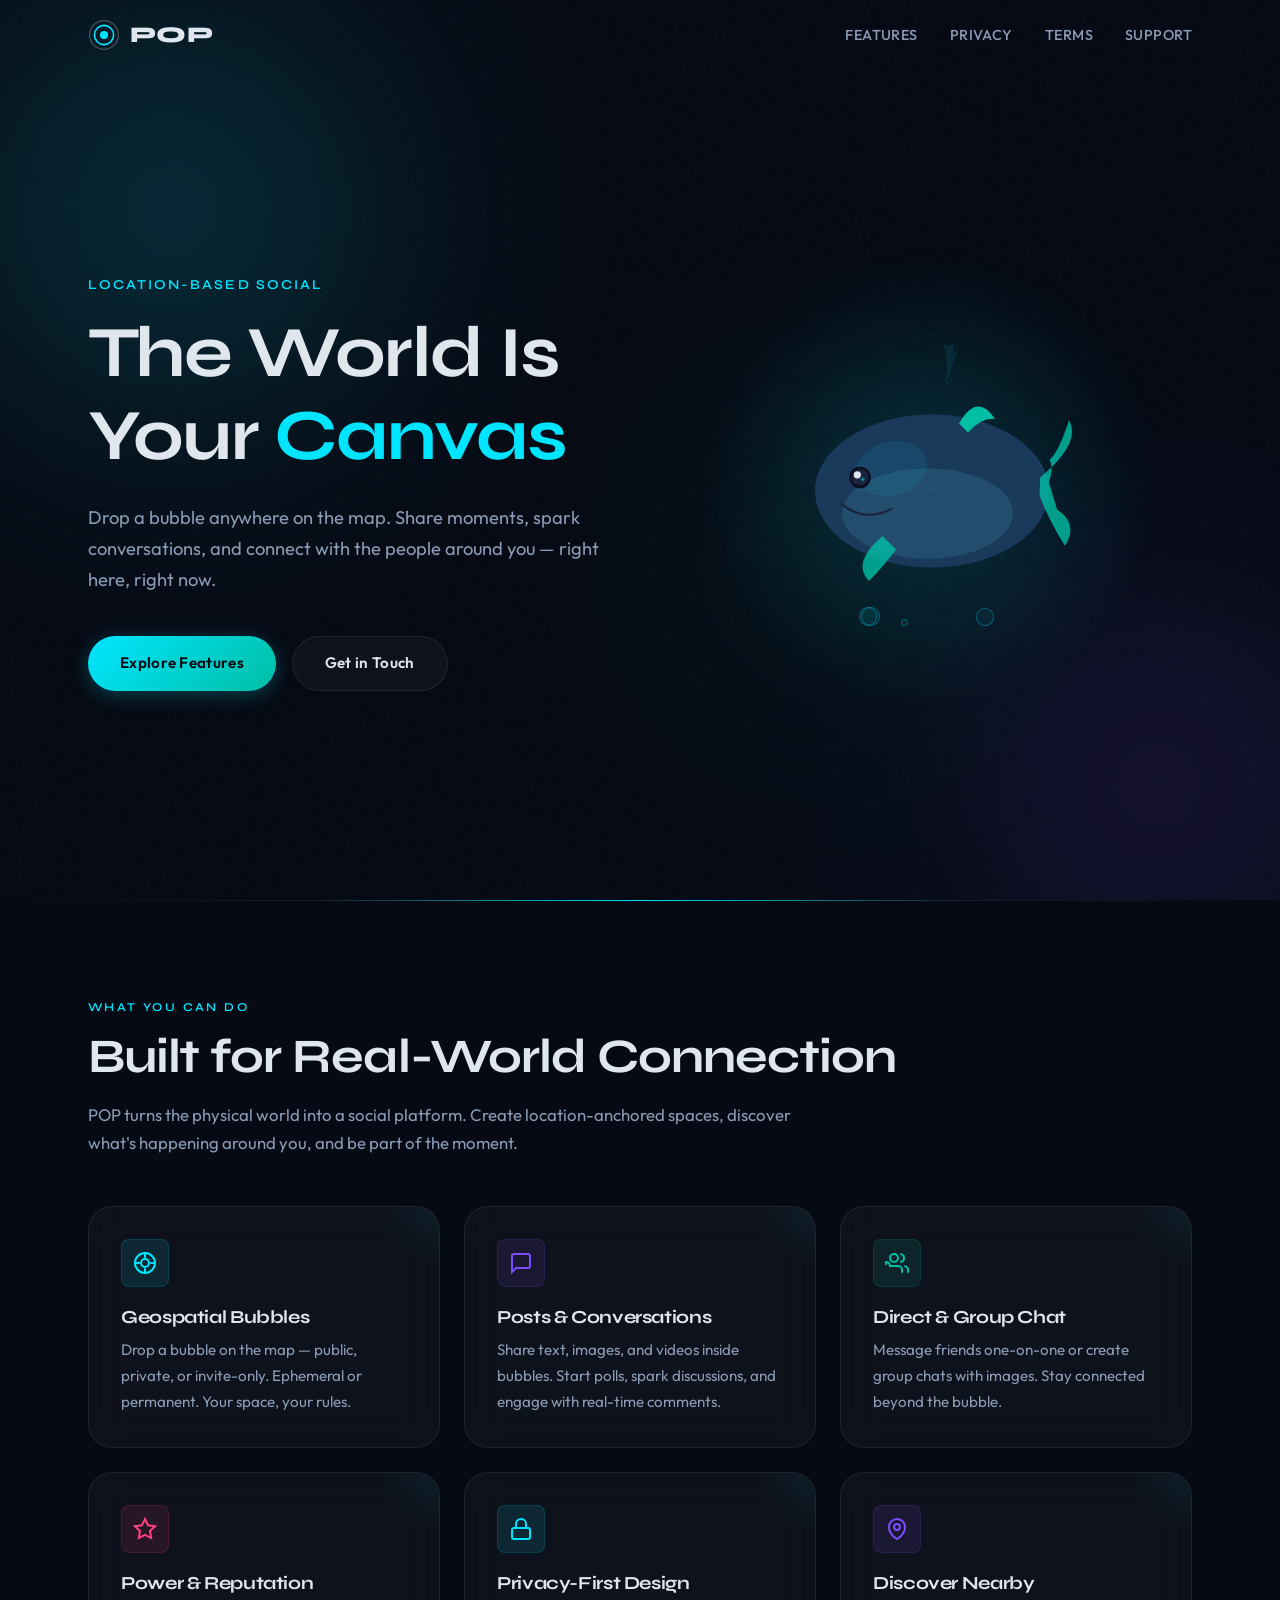
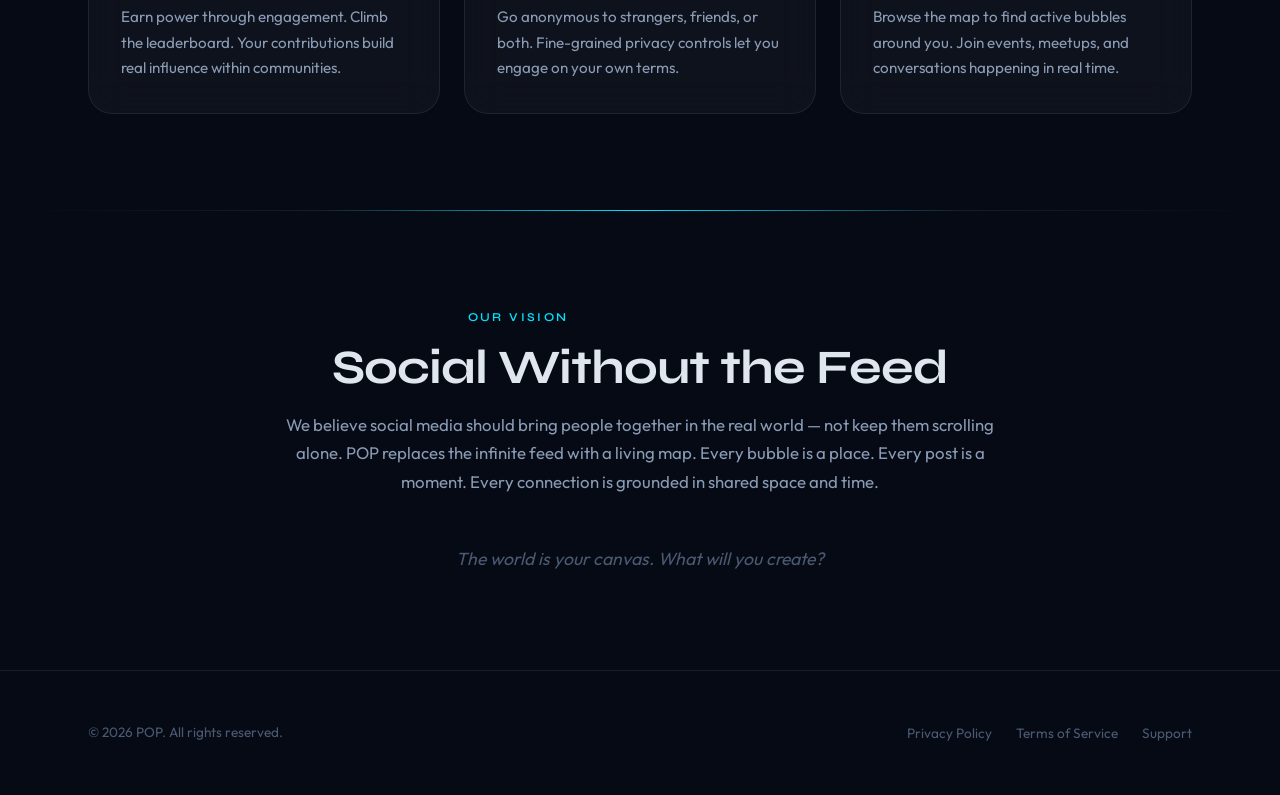
==== index.html @ d0a9df32 "Initial commit: POP static website Landing page with futuristic glassmorphism design, animated whale" ====
<!DOCTYPE html>
<html lang="en">
<head>
  <meta charset="UTF-8">
  <meta name="viewport" content="width=device-width, initial-scale=1.0">
  <title>POP &mdash; The World Is Your Canvas</title>
  <meta name="description" content="POP is a location-based social app where you create ephemeral bubbles, share moments, and connect with people nearby. The world is your canvas.">
  <link rel="stylesheet" href="css/style.css">
  <link rel="icon" href="data:image/svg+xml,<svg xmlns='http://www.w3.org/2000/svg' viewBox='0 0 100 100'><text y='.9em' font-size='90'>🐋</text></svg>">
</head>
<body>

<!-- Animated background -->
<div class="bg-canvas">
  <div class="orb orb--1"></div>
  <div class="orb orb--2"></div>
  <div class="orb orb--3"></div>
</div>

<div class="page-wrapper">

  <!-- Navigation -->
  <nav class="nav">
    <div class="nav__inner">
      <a href="index.html" class="nav__logo">
        <svg viewBox="0 0 40 40" fill="none" xmlns="http://www.w3.org/2000/svg">
          <circle cx="20" cy="20" r="18" stroke="currentColor" stroke-width="1.5" opacity="0.3"/>
          <circle cx="20" cy="20" r="12" stroke="url(#navGrad)" stroke-width="2"/>
          <circle cx="20" cy="20" r="5" fill="url(#navGrad)"/>
          <defs><linearGradient id="navGrad" x1="8" y1="8" x2="32" y2="32"><stop stop-color="#00e5ff"/><stop offset="1" stop-color="#7c4dff"/></linearGradient></defs>
        </svg>
        POP
      </a>
      <button class="nav__toggle" aria-label="Menu">&#9776;</button>
      <ul class="nav__links">
        <li><a href="#features">Features</a></li>
        <li><a href="privacy.html">Privacy</a></li>
        <li><a href="terms.html">Terms</a></li>
        <li><a href="support.html">Support</a></li>
      </ul>
    </div>
  </nav>

  <!-- Hero -->
  <section class="hero">
    <div class="container">
      <div class="hero__content">
        <div>
          <p class="hero__tagline">Location-Based Social</p>
          <h1 class="hero__title">The World Is<br>Your <span class="accent">Canvas</span></h1>
          <p class="hero__desc">
            Drop a bubble anywhere on the map. Share moments, spark conversations, and connect with the people around you &mdash; right here, right now.
          </p>
          <div class="hero__actions">
            <a href="#features" class="btn btn--primary">Explore Features</a>
            <a href="support.html" class="btn btn--glass">Get in Touch</a>
          </div>
        </div>
        <div class="hero__visual">
          <div class="whale-container">
            <div class="whale-glow"></div>
            <!-- Whale mascot SVG -->
            <svg class="whale-svg" viewBox="0 0 400 400" fill="none" xmlns="http://www.w3.org/2000/svg">
              <!-- Water splash/spout -->
              <path d="M215 95 Q220 60 210 40 Q215 55 225 45 Q220 65 230 50 Q222 70 215 95Z" fill="url(#spoutGrad)" opacity="0.7">
                <animate attributeName="opacity" values="0.4;0.8;0.4" dur="3s" repeatCount="indefinite"/>
              </path>

              <!-- Main body -->
              <ellipse cx="200" cy="210" rx="130" ry="85" fill="url(#bodyGrad)"/>

              <!-- Belly -->
              <ellipse cx="195" cy="235" rx="95" ry="50" fill="url(#bellyGrad)" opacity="0.6"/>

              <!-- Head highlight -->
              <ellipse cx="155" cy="185" rx="40" ry="30" fill="rgba(0,229,255,0.08)" transform="rotate(-15 155 185)"/>

              <!-- Eye -->
              <circle cx="120" cy="195" r="12" fill="#0b1022"/>
              <circle cx="120" cy="195" r="9" fill="#1a2540"/>
              <circle cx="117" cy="192" r="4" fill="#e0e6ed"/>
              <circle cx="123" cy="197" r="2" fill="rgba(0,229,255,0.5)"/>

              <!-- Smile -->
              <path d="M100 225 Q125 245 155 230" stroke="#1a2540" stroke-width="2.5" fill="none" stroke-linecap="round"/>

              <!-- Dorsal fin -->
              <path d="M230 135 Q250 100 270 130 Q255 128 240 145Z" fill="url(#finGrad)"/>

              <!-- Pectoral fin -->
              <path d="M145 260 Q110 290 130 310 Q145 295 160 275Z" fill="url(#finGrad)" opacity="0.8"/>

              <!-- Tail -->
              <path d="M320 195 Q365 155 350 130 Q340 165 330 175 Q335 185 330 200 Q335 215 340 230 Q365 245 350 270 Q330 240 320 215Z" fill="url(#tailGrad)">
                <animateTransform attributeName="transform" type="rotate" values="-3,320,200;3,320,200;-3,320,200" dur="4s" repeatCount="indefinite"/>
              </path>

              <!-- Texture lines on body -->
              <path d="M110 210 Q170 200 230 215" stroke="rgba(0,229,255,0.06)" stroke-width="1" fill="none"/>
              <path d="M120 230 Q175 220 235 235" stroke="rgba(0,229,255,0.04)" stroke-width="1" fill="none"/>

              <!-- Bubbles from blowhole -->
              <circle cx="218" cy="120" r="4" fill="none" stroke="rgba(0,229,255,0.3)" stroke-width="1">
                <animate attributeName="cy" values="120;90;70" dur="4s" repeatCount="indefinite"/>
                <animate attributeName="opacity" values="0.5;0.3;0" dur="4s" repeatCount="indefinite"/>
              </circle>
              <circle cx="208" cy="110" r="3" fill="none" stroke="rgba(0,229,255,0.25)" stroke-width="1">
                <animate attributeName="cy" values="110;80;55" dur="5s" repeatCount="indefinite"/>
                <animate attributeName="opacity" values="0.4;0.2;0" dur="5s" repeatCount="indefinite"/>
              </circle>

              <defs>
                <linearGradient id="bodyGrad" x1="70" y1="140" x2="330" y2="280">
                  <stop stop-color="#1a3a5c"/>
                  <stop offset="0.5" stop-color="#1e4d6e"/>
                  <stop offset="1" stop-color="#163550"/>
                </linearGradient>
                <linearGradient id="bellyGrad" x1="100" y1="220" x2="290" y2="280">
                  <stop stop-color="#2a5a78"/>
                  <stop offset="1" stop-color="#1a3a5c"/>
                </linearGradient>
                <linearGradient id="finGrad" x1="230" y1="100" x2="270" y2="145">
                  <stop stop-color="#00bfa5"/>
                  <stop offset="1" stop-color="#1a3a5c"/>
                </linearGradient>
                <linearGradient id="tailGrad" x1="320" y1="130" x2="360" y2="270">
                  <stop stop-color="#00bfa5" stop-opacity="0.8"/>
                  <stop offset="0.5" stop-color="#1e4d6e"/>
                  <stop offset="1" stop-color="#00bfa5" stop-opacity="0.8"/>
                </linearGradient>
                <linearGradient id="spoutGrad" x1="210" y1="95" x2="225" y2="40">
                  <stop stop-color="#00e5ff" stop-opacity="0.4"/>
                  <stop offset="1" stop-color="#00e5ff" stop-opacity="0"/>
                </linearGradient>
              </defs>
            </svg>
          </div>
        </div>
      </div>
    </div>
  </section>

  <div class="section-divider"></div>

  <!-- Features -->
  <section id="features" class="section">
    <div class="container">
      <div class="reveal">
        <p class="section__label">What You Can Do</p>
        <h2 class="section__title">Built for Real-World Connection</h2>
        <p class="section__desc">POP turns the physical world into a social platform. Create location-anchored spaces, discover what's happening around you, and be part of the moment.</p>
      </div>

      <div class="features-grid">
        <div class="feature-card glass reveal">
          <div class="feature-card__icon">
            <svg width="24" height="24" viewBox="0 0 24 24" fill="none" stroke="#00e5ff" stroke-width="2" stroke-linecap="round"><circle cx="12" cy="12" r="10"/><circle cx="12" cy="12" r="4"/><line x1="12" y1="2" x2="12" y2="6"/><line x1="12" y1="18" x2="12" y2="22"/><line x1="2" y1="12" x2="6" y2="12"/><line x1="18" y1="12" x2="22" y2="12"/></svg>
          </div>
          <h3>Geospatial Bubbles</h3>
          <p>Drop a bubble on the map &mdash; public, private, or invite-only. Ephemeral or permanent. Your space, your rules.</p>
        </div>

        <div class="feature-card glass reveal">
          <div class="feature-card__icon feature-card__icon--violet">
            <svg width="24" height="24" viewBox="0 0 24 24" fill="none" stroke="#7c4dff" stroke-width="2" stroke-linecap="round"><path d="M21 15a2 2 0 01-2 2H7l-4 4V5a2 2 0 012-2h14a2 2 0 012 2z"/></svg>
          </div>
          <h3>Posts &amp; Conversations</h3>
          <p>Share text, images, and videos inside bubbles. Start polls, spark discussions, and engage with real-time comments.</p>
        </div>

        <div class="feature-card glass reveal">
          <div class="feature-card__icon feature-card__icon--teal">
            <svg width="24" height="24" viewBox="0 0 24 24" fill="none" stroke="#00bfa5" stroke-width="2" stroke-linecap="round"><path d="M17 21v-2a4 4 0 00-4-4H5a4 4 0 00-4-4v2"/><circle cx="9" cy="7" r="4"/><path d="M23 21v-2a4 4 0 00-3-3.87"/><path d="M16 3.13a4 4 0 010 7.75"/></svg>
          </div>
          <h3>Direct &amp; Group Chat</h3>
          <p>Message friends one-on-one or create group chats with images. Stay connected beyond the bubble.</p>
        </div>

        <div class="feature-card glass reveal">
          <div class="feature-card__icon feature-card__icon--pink">
            <svg width="24" height="24" viewBox="0 0 24 24" fill="none" stroke="#ff4081" stroke-width="2" stroke-linecap="round"><polygon points="12 2 15.09 8.26 22 9.27 17 14.14 18.18 21.02 12 17.77 5.82 21.02 7 14.14 2 9.27 8.91 8.26 12 2"/></svg>
          </div>
          <h3>Power &amp; Reputation</h3>
          <p>Earn power through engagement. Climb the leaderboard. Your contributions build real influence within communities.</p>
        </div>

        <div class="feature-card glass reveal">
          <div class="feature-card__icon">
            <svg width="24" height="24" viewBox="0 0 24 24" fill="none" stroke="#00e5ff" stroke-width="2" stroke-linecap="round"><rect x="3" y="11" width="18" height="11" rx="2" ry="2"/><path d="M7 11V7a5 5 0 0110 0v4"/></svg>
          </div>
          <h3>Privacy-First Design</h3>
          <p>Go anonymous to strangers, friends, or both. Fine-grained privacy controls let you engage on your own terms.</p>
        </div>

        <div class="feature-card glass reveal">
          <div class="feature-card__icon feature-card__icon--violet">
            <svg width="24" height="24" viewBox="0 0 24 24" fill="none" stroke="#7c4dff" stroke-width="2" stroke-linecap="round"><path d="M12 22s-8-4.5-8-11.8A8 8 0 0112 2a8 8 0 018 8.2c0 7.3-8 11.8-8 11.8z"/><circle cx="12" cy="10" r="3"/></svg>
          </div>
          <h3>Discover Nearby</h3>
          <p>Browse the map to find active bubbles around you. Join events, meetups, and conversations happening in real time.</p>
        </div>
      </div>
    </div>
  </section>

  <div class="section-divider"></div>

  <!-- About / Mission -->
  <section class="section">
    <div class="container container--narrow">
      <div class="reveal" style="text-align: center;">
        <p class="section__label">Our Vision</p>
        <h2 class="section__title">Social Without the Feed</h2>
        <p class="section__desc" style="margin-left: auto; margin-right: auto;">
          We believe social media should bring people together in the real world &mdash; not keep them scrolling alone. POP replaces the infinite feed with a living map. Every bubble is a place. Every post is a moment. Every connection is grounded in shared space and time.
        </p>
        <p style="color: var(--text-muted); font-style: italic; font-size: 1.1rem; margin-top: 1rem;">
          The world is your canvas. What will you create?
        </p>
      </div>
    </div>
  </section>

  <!-- Footer -->
  <footer class="footer">
    <div class="container">
      <div class="footer__inner">
        <p class="footer__copy">&copy; 2026 POP. All rights reserved.</p>
        <ul class="footer__links">
          <li><a href="privacy.html">Privacy Policy</a></li>
          <li><a href="terms.html">Terms of Service</a></li>
          <li><a href="support.html">Support</a></li>
        </ul>
      </div>
    </div>
  </footer>

</div>

<script src="js/main.js"></script>
</body>
</html>
---- css/style.css ----
/* ============================================
   POP — Cyber-Oceanic Futurism
   Dark glassmorphism with bioluminescent accents
   ============================================ */

@import url('https://fonts.googleapis.com/css2?family=Syne:wght@400;500;600;700;800&family=Outfit:wght@300;400;500;600&display=swap');

/* --- Tokens --- */
:root {
  --bg-deep: #060a14;
  --bg-surface: #0b1022;
  --glass-bg: rgba(255, 255, 255, 0.035);
  --glass-border: rgba(255, 255, 255, 0.08);
  --glass-hover: rgba(255, 255, 255, 0.07);
  --accent-cyan: #00e5ff;
  --accent-teal: #00bfa5;
  --accent-violet: #7c4dff;
  --accent-pink: #ff4081;
  --text-primary: #e0e6ed;
  --text-secondary: #8a9bb5;
  --text-muted: #4a5a72;
  --font-display: 'Syne', sans-serif;
  --font-body: 'Outfit', sans-serif;
  --radius-sm: 8px;
  --radius-md: 16px;
  --radius-lg: 24px;
  --radius-xl: 32px;
  --blur: 20px;
  --transition: 0.3s cubic-bezier(0.25, 0.46, 0.45, 0.94);
}

/* --- Reset --- */
*, *::before, *::after { box-sizing: border-box; margin: 0; padding: 0; }

html {
  scroll-behavior: smooth;
  -webkit-font-smoothing: antialiased;
  -moz-osx-font-smoothing: grayscale;
}

body {
  font-family: var(--font-body);
  font-weight: 400;
  color: var(--text-primary);
  background: var(--bg-deep);
  line-height: 1.7;
  overflow-x: hidden;
  min-height: 100vh;
}

/* --- Animated Background --- */
.bg-canvas {
  position: fixed;
  inset: 0;
  z-index: 0;
  pointer-events: none;
  overflow: hidden;
}

.bg-canvas .orb {
  position: absolute;
  border-radius: 50%;
  filter: blur(120px);
  opacity: 0.25;
  animation: orbFloat 20s ease-in-out infinite alternate;
}

.bg-canvas .orb--1 {
  width: 600px; height: 600px;
  background: radial-gradient(circle, var(--accent-cyan), transparent 70%);
  top: -10%; left: -10%;
  animation-duration: 25s;
}

.bg-canvas .orb--2 {
  width: 500px; height: 500px;
  background: radial-gradient(circle, var(--accent-violet), transparent 70%);
  bottom: -15%; right: -10%;
  animation-duration: 30s;
  animation-delay: -5s;
}

.bg-canvas .orb--3 {
  width: 400px; height: 400px;
  background: radial-gradient(circle, var(--accent-teal), transparent 70%);
  top: 40%; left: 50%;
  animation-duration: 22s;
  animation-delay: -10s;
  opacity: 0.15;
}

@keyframes orbFloat {
  0% { transform: translate(0, 0) scale(1); }
  33% { transform: translate(60px, -40px) scale(1.1); }
  66% { transform: translate(-30px, 50px) scale(0.95); }
  100% { transform: translate(40px, -20px) scale(1.05); }
}

/* Noise texture overlay */
.bg-canvas::after {
  content: '';
  position: absolute;
  inset: 0;
  background-image: url("data:image/svg+xml,%3Csvg viewBox='0 0 256 256' xmlns='http://www.w3.org/2000/svg'%3E%3Cfilter id='noise'%3E%3CfeTurbulence type='fractalNoise' baseFrequency='0.9' numOctaves='4' stitchTiles='stitch'/%3E%3C/filter%3E%3Crect width='100%25' height='100%25' filter='url(%23noise)' opacity='0.03'/%3E%3C/svg%3E");
  background-repeat: repeat;
  opacity: 0.4;
}

/* --- Glass Panels --- */
.glass {
  background: var(--glass-bg);
  backdrop-filter: blur(var(--blur));
  -webkit-backdrop-filter: blur(var(--blur));
  border: 1px solid var(--glass-border);
  border-radius: var(--radius-lg);
  transition: var(--transition);
}

.glass:hover {
  background: var(--glass-hover);
  border-color: rgba(255, 255, 255, 0.12);
}

/* --- Typography --- */
h1, h2, h3, h4, h5 {
  font-family: var(--font-display);
  font-weight: 700;
  line-height: 1.15;
  letter-spacing: -0.02em;
}

h1 { font-size: clamp(2.5rem, 6vw, 4.5rem); }
h2 { font-size: clamp(1.8rem, 4vw, 3rem); }
h3 { font-size: clamp(1.2rem, 2.5vw, 1.6rem); }
h4 { font-size: 1.1rem; font-weight: 600; }

p { color: var(--text-secondary); max-width: 65ch; }

a {
  color: var(--accent-cyan);
  text-decoration: none;
  transition: var(--transition);
}

a:hover { color: #66f0ff; text-decoration: underline; }

/* --- Layout --- */
.page-wrapper {
  position: relative;
  z-index: 1;
  min-height: 100vh;
  display: flex;
  flex-direction: column;
}

.container {
  width: 100%;
  max-width: 1200px;
  margin: 0 auto;
  padding: 0 clamp(1.25rem, 4vw, 3rem);
}

.container--narrow { max-width: 860px; }

/* --- Navigation --- */
.nav {
  position: fixed;
  top: 0;
  left: 0;
  right: 0;
  z-index: 100;
  padding: 1rem 0;
  transition: var(--transition);
}

.nav.scrolled {
  background: rgba(6, 10, 20, 0.85);
  backdrop-filter: blur(16px);
  -webkit-backdrop-filter: blur(16px);
  border-bottom: 1px solid var(--glass-border);
}

.nav__inner {
  display: flex;
  align-items: center;
  justify-content: space-between;
  max-width: 1200px;
  margin: 0 auto;
  padding: 0 clamp(1.25rem, 4vw, 3rem);
}

.nav__logo {
  display: flex;
  align-items: center;
  gap: 0.6rem;
  font-family: var(--font-display);
  font-weight: 800;
  font-size: 1.4rem;
  color: var(--text-primary);
  text-decoration: none;
  letter-spacing: 0.04em;
}

.nav__logo:hover { color: var(--accent-cyan); text-decoration: none; }

.nav__logo svg {
  width: 32px;
  height: 32px;
}

.nav__links {
  display: flex;
  gap: 2rem;
  list-style: none;
}

.nav__links a {
  color: var(--text-secondary);
  font-size: 0.9rem;
  font-weight: 500;
  letter-spacing: 0.03em;
  text-transform: uppercase;
  position: relative;
}

.nav__links a::after {
  content: '';
  position: absolute;
  bottom: -4px;
  left: 0;
  width: 0;
  height: 2px;
  background: var(--accent-cyan);
  transition: width 0.3s ease;
}

.nav__links a:hover {
  color: var(--text-primary);
  text-decoration: none;
}

.nav__links a:hover::after { width: 100%; }

/* Mobile hamburger */
.nav__toggle {
  display: none;
  background: none;
  border: none;
  color: var(--text-primary);
  font-size: 1.5rem;
  cursor: pointer;
  padding: 0.25rem;
}

/* --- Hero --- */
.hero {
  min-height: 100vh;
  display: flex;
  align-items: center;
  padding: 8rem 0 4rem;
  position: relative;
}

.hero__content {
  display: grid;
  grid-template-columns: 1fr 1fr;
  gap: 4rem;
  align-items: center;
}

.hero__tagline {
  font-family: var(--font-display);
  font-size: 0.85rem;
  font-weight: 600;
  text-transform: uppercase;
  letter-spacing: 0.15em;
  color: var(--accent-cyan);
  margin-bottom: 1rem;
  opacity: 0;
  animation: fadeUp 0.8s ease forwards;
}

.hero__title {
  margin-bottom: 1.5rem;
  opacity: 0;
  animation: fadeUp 0.8s ease 0.15s forwards;
}

.hero__title .accent { color: var(--accent-cyan); }

.hero__desc {
  font-size: 1.15rem;
  margin-bottom: 2.5rem;
  opacity: 0;
  animation: fadeUp 0.8s ease 0.3s forwards;
}

.hero__actions {
  display: flex;
  gap: 1rem;
  flex-wrap: wrap;
  opacity: 0;
  animation: fadeUp 0.8s ease 0.45s forwards;
}

.hero__visual {
  display: flex;
  justify-content: center;
  align-items: center;
  opacity: 0;
  animation: fadeUp 1s ease 0.4s forwards;
}

/* Whale mascot container */
.whale-container {
  position: relative;
  width: 360px;
  height: 360px;
}

.whale-glow {
  position: absolute;
  inset: -20%;
  border-radius: 50%;
  background: radial-gradient(circle, rgba(0, 229, 255, 0.15), transparent 65%);
  animation: pulseGlow 4s ease-in-out infinite;
}

@keyframes pulseGlow {
  0%, 100% { transform: scale(1); opacity: 0.6; }
  50% { transform: scale(1.08); opacity: 1; }
}

.whale-svg {
  position: relative;
  z-index: 1;
  width: 100%;
  height: 100%;
  animation: whaleFloat 6s ease-in-out infinite;
}

@keyframes whaleFloat {
  0%, 100% { transform: translateY(0) rotate(0deg); }
  25% { transform: translateY(-12px) rotate(1deg); }
  75% { transform: translateY(8px) rotate(-1deg); }
}

/* Floating bubbles around whale */
.bubble-particle {
  position: absolute;
  border-radius: 50%;
  border: 1px solid rgba(0, 229, 255, 0.3);
  background: rgba(0, 229, 255, 0.05);
  animation: bubbleRise linear infinite;
}

@keyframes bubbleRise {
  0% { transform: translateY(0) scale(1); opacity: 0.6; }
  50% { opacity: 1; }
  100% { transform: translateY(-200px) scale(0.3); opacity: 0; }
}

/* --- Buttons --- */
.btn {
  display: inline-flex;
  align-items: center;
  gap: 0.5rem;
  padding: 0.85rem 2rem;
  border-radius: var(--radius-xl);
  font-family: var(--font-body);
  font-weight: 600;
  font-size: 0.95rem;
  letter-spacing: 0.02em;
  cursor: pointer;
  border: none;
  transition: var(--transition);
  text-decoration: none;
}

.btn:hover { text-decoration: none; }

.btn--primary {
  background: linear-gradient(135deg, var(--accent-cyan), var(--accent-teal));
  color: var(--bg-deep);
  box-shadow: 0 4px 20px rgba(0, 229, 255, 0.25);
}

.btn--primary:hover {
  transform: translateY(-2px);
  box-shadow: 0 8px 30px rgba(0, 229, 255, 0.4);
  color: var(--bg-deep);
}

.btn--glass {
  background: var(--glass-bg);
  backdrop-filter: blur(12px);
  -webkit-backdrop-filter: blur(12px);
  border: 1px solid var(--glass-border);
  color: var(--text-primary);
}

.btn--glass:hover {
  background: var(--glass-hover);
  border-color: var(--accent-cyan);
  color: var(--accent-cyan);
  transform: translateY(-2px);
}

/* --- Sections --- */
.section {
  padding: 6rem 0;
  position: relative;
}

.section__label {
  font-family: var(--font-display);
  font-size: 0.75rem;
  font-weight: 600;
  text-transform: uppercase;
  letter-spacing: 0.2em;
  color: var(--accent-cyan);
  margin-bottom: 0.75rem;
}

.section__title { margin-bottom: 1rem; }
.section__desc { margin-bottom: 3rem; font-size: 1.05rem; }

/* --- Feature Grid --- */
.features-grid {
  display: grid;
  grid-template-columns: repeat(auto-fit, minmax(300px, 1fr));
  gap: 1.5rem;
}

.feature-card {
  padding: 2rem;
  position: relative;
  overflow: hidden;
}

.feature-card__icon {
  width: 48px;
  height: 48px;
  border-radius: var(--radius-sm);
  display: flex;
  align-items: center;
  justify-content: center;
  font-size: 1.5rem;
  margin-bottom: 1.25rem;
  background: rgba(0, 229, 255, 0.1);
  border: 1px solid rgba(0, 229, 255, 0.15);
}

.feature-card__icon--violet {
  background: rgba(124, 77, 255, 0.1);
  border-color: rgba(124, 77, 255, 0.15);
}

.feature-card__icon--teal {
  background: rgba(0, 191, 165, 0.1);
  border-color: rgba(0, 191, 165, 0.15);
}

.feature-card__icon--pink {
  background: rgba(255, 64, 129, 0.1);
  border-color: rgba(255, 64, 129, 0.15);
}

.feature-card h3 { margin-bottom: 0.6rem; font-size: 1.15rem; }
.feature-card p { font-size: 0.95rem; }

/* Decorative corner accent on cards */
.feature-card::before {
  content: '';
  position: absolute;
  top: 0; right: 0;
  width: 60px; height: 60px;
  background: radial-gradient(circle at top right, rgba(0, 229, 255, 0.06), transparent 70%);
  border-radius: 0 var(--radius-lg) 0 0;
}

/* --- Legal Pages --- */
.legal-hero {
  padding: 10rem 0 3rem;
  text-align: center;
}

.legal-hero h1 {
  font-size: clamp(2rem, 5vw, 3.2rem);
  margin-bottom: 0.75rem;
}

.legal-hero .effective-date {
  color: var(--text-muted);
  font-size: 0.9rem;
}

.legal-content {
  padding: 2rem 0 6rem;
}

.legal-content .glass {
  padding: clamp(2rem, 5vw, 3.5rem);
}

.legal-content h2 {
  font-size: 1.4rem;
  margin-top: 2.5rem;
  margin-bottom: 1rem;
  color: var(--accent-cyan);
}

.legal-content h2:first-child { margin-top: 0; }

.legal-content h3 {
  font-size: 1.1rem;
  margin-top: 1.8rem;
  margin-bottom: 0.6rem;
  color: var(--text-primary);
}

.legal-content p {
  margin-bottom: 1rem;
  font-size: 0.95rem;
  max-width: none;
}

.legal-content ul, .legal-content ol {
  margin: 0.75rem 0 1.25rem 1.5rem;
  color: var(--text-secondary);
}

.legal-content li {
  margin-bottom: 0.5rem;
  font-size: 0.95rem;
  line-height: 1.6;
}

.legal-content strong { color: var(--text-primary); }

.legal-content a { border-bottom: 1px solid rgba(0, 229, 255, 0.3); }
.legal-content a:hover { border-bottom-color: var(--accent-cyan); }

/* --- Support Page --- */
.support-grid {
  display: grid;
  grid-template-columns: repeat(auto-fit, minmax(280px, 1fr));
  gap: 1.5rem;
  margin-bottom: 3rem;
}

.support-card {
  padding: 2rem;
  text-align: center;
}

.support-card__icon {
  font-size: 2rem;
  margin-bottom: 1rem;
}

.support-card h3 { margin-bottom: 0.5rem; }

.faq-item {
  padding: 1.5rem 2rem;
  margin-bottom: 1rem;
  cursor: pointer;
}

.faq-item summary {
  font-family: var(--font-display);
  font-weight: 600;
  font-size: 1rem;
  color: var(--text-primary);
  list-style: none;
  display: flex;
  justify-content: space-between;
  align-items: center;
}

.faq-item summary::-webkit-details-marker { display: none; }

.faq-item summary::after {
  content: '+';
  font-size: 1.4rem;
  color: var(--accent-cyan);
  transition: transform 0.3s ease;
}

.faq-item[open] summary::after {
  transform: rotate(45deg);
}

.faq-item p {
  margin-top: 1rem;
  font-size: 0.95rem;
}

/* --- Footer --- */
.footer {
  padding: 3rem 0;
  border-top: 1px solid var(--glass-border);
  margin-top: auto;
}

.footer__inner {
  display: flex;
  justify-content: space-between;
  align-items: center;
  flex-wrap: wrap;
  gap: 1rem;
}

.footer__copy {
  color: var(--text-muted);
  font-size: 0.85rem;
}

.footer__links {
  display: flex;
  gap: 1.5rem;
  list-style: none;
}

.footer__links a {
  color: var(--text-muted);
  font-size: 0.85rem;
}

.footer__links a:hover { color: var(--accent-cyan); text-decoration: none; }

/* --- Animations --- */
@keyframes fadeUp {
  from { opacity: 0; transform: translateY(24px); }
  to { opacity: 1; transform: translateY(0); }
}

.reveal {
  opacity: 0;
  transform: translateY(30px);
  transition: opacity 0.7s ease, transform 0.7s ease;
}

.reveal.visible {
  opacity: 1;
  transform: translateY(0);
}

/* --- Divider --- */
.section-divider {
  width: 100%;
  height: 1px;
  background: linear-gradient(90deg, transparent, var(--glass-border), var(--accent-cyan), var(--glass-border), transparent);
  margin: 0;
}

/* --- Responsive --- */
@media (max-width: 900px) {
  .hero__content {
    grid-template-columns: 1fr;
    text-align: center;
  }

  .hero__desc { margin-left: auto; margin-right: auto; }

  .hero__actions { justify-content: center; }

  .hero__visual { order: -1; }

  .whale-container { width: 260px; height: 260px; }

  .nav__links { display: none; }

  .nav__toggle { display: block; }

  .nav__links.open {
    display: flex;
    flex-direction: column;
    position: absolute;
    top: 100%;
    left: 0; right: 0;
    background: rgba(6, 10, 20, 0.95);
    backdrop-filter: blur(16px);
    -webkit-backdrop-filter: blur(16px);
    padding: 1.5rem 2rem;
    gap: 1rem;
    border-bottom: 1px solid var(--glass-border);
  }
}

@media (max-width: 600px) {
  .section { padding: 4rem 0; }

  .features-grid { grid-template-columns: 1fr; }

  .footer__inner { flex-direction: column; text-align: center; }

  .hero { padding: 6rem 0 3rem; }
}
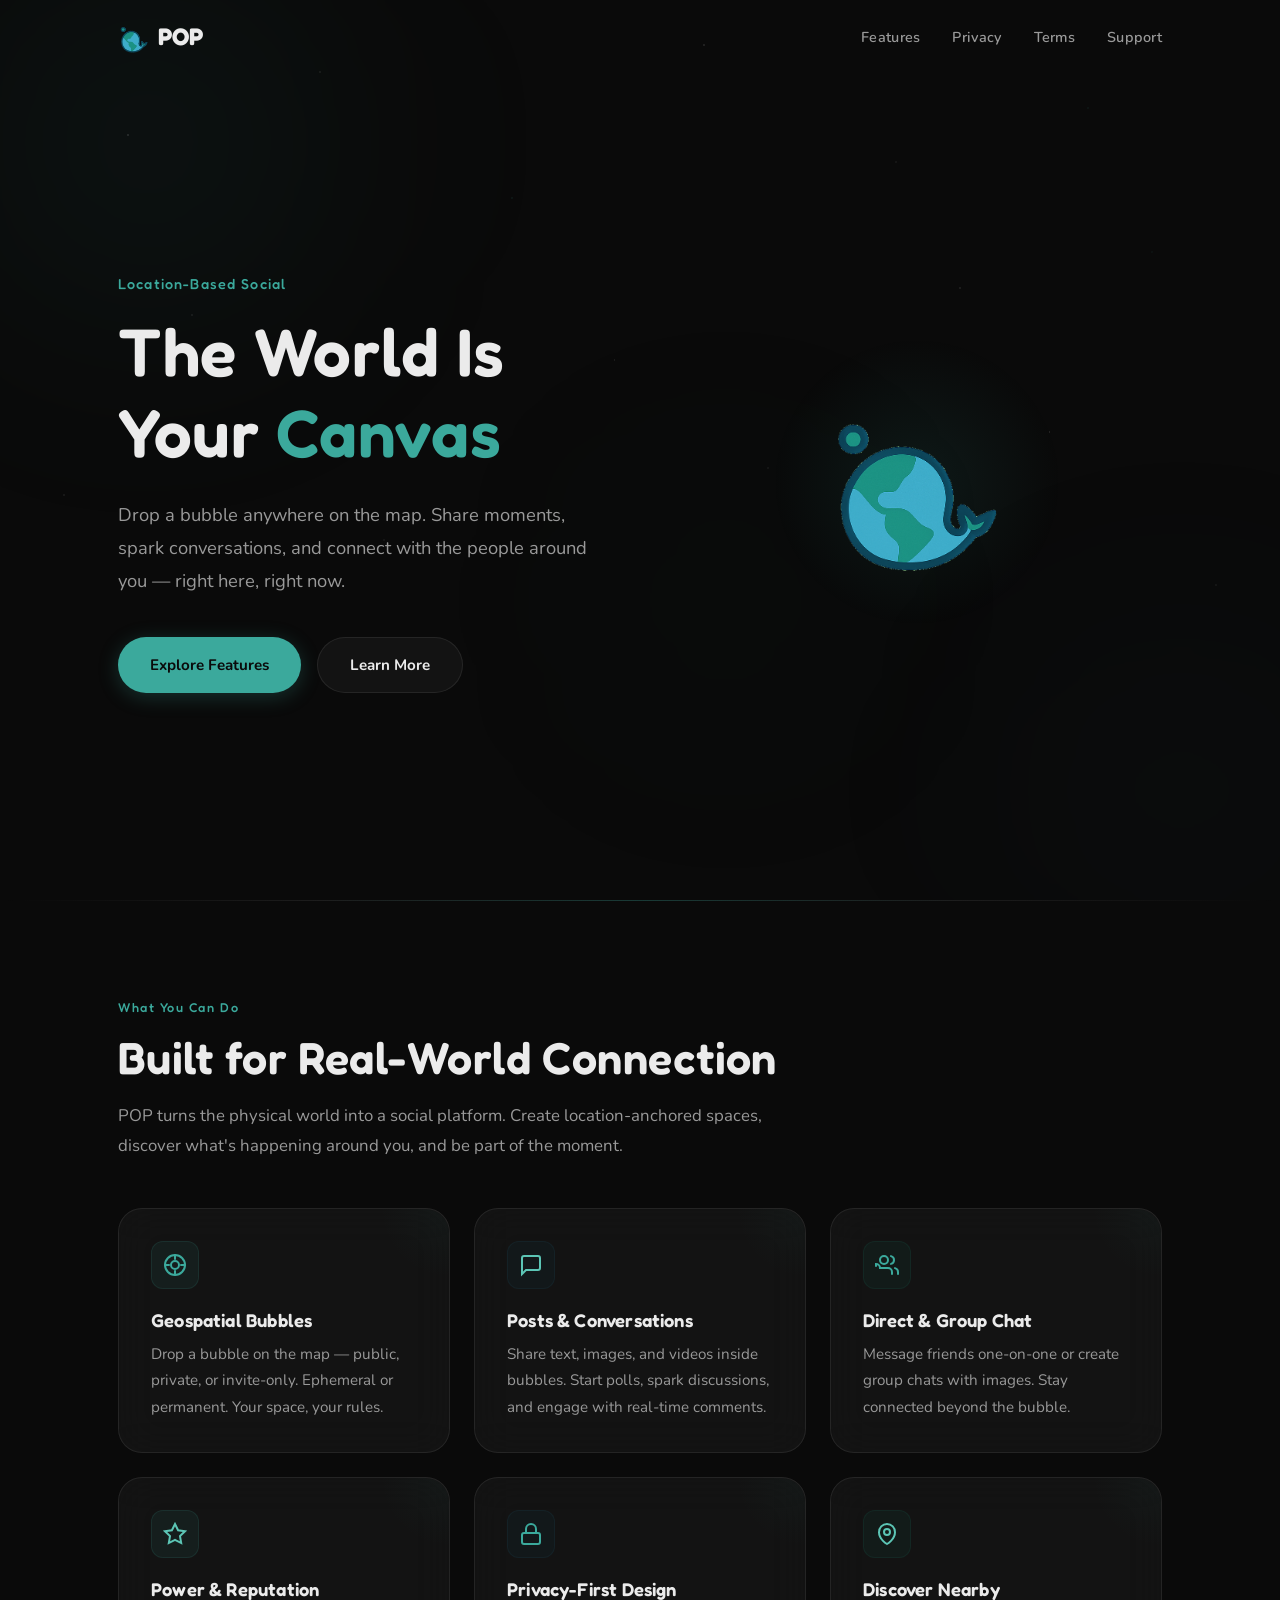
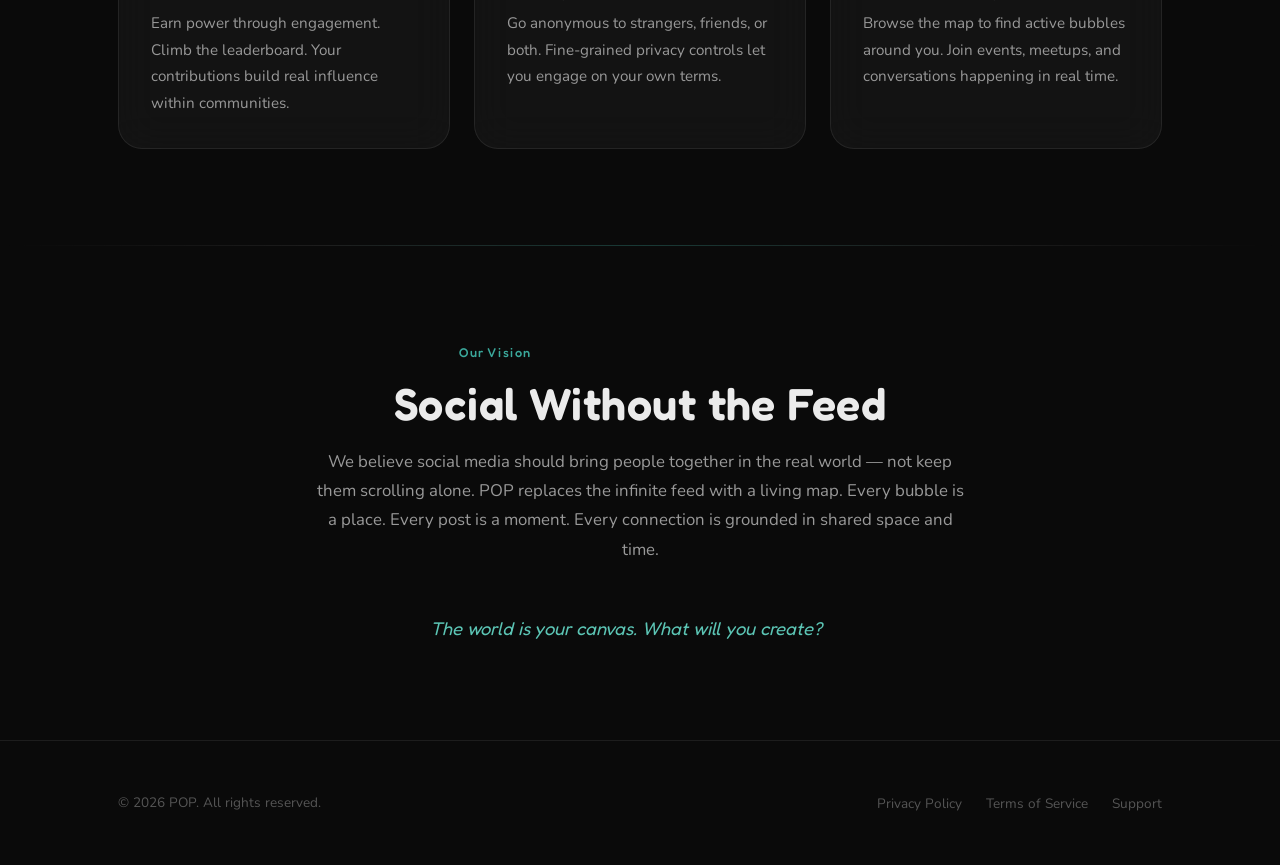
==== commit 98fe4dc7: "Redesign with real whale logo, black theme, teal accents, UX polish - Use actual whale_logo.png with" ====
--- a/index.html
+++ b/index.html
@@ -6,12 +6,13 @@
   <title>POP &mdash; The World Is Your Canvas</title>
   <meta name="description" content="POP is a location-based social app where you create ephemeral bubbles, share moments, and connect with people nearby. The world is your canvas.">
   <link rel="stylesheet" href="css/style.css">
-  <link rel="icon" href="data:image/svg+xml,<svg xmlns='http://www.w3.org/2000/svg' viewBox='0 0 100 100'><text y='.9em' font-size='90'>🐋</text></svg>">
+  <link rel="icon" href="assets/whale_logo.png">
 </head>
 <body>
 
 <!-- Animated background -->
 <div class="bg-canvas">
+  <div class="stars"></div>
   <div class="orb orb--1"></div>
   <div class="orb orb--2"></div>
   <div class="orb orb--3"></div>
@@ -23,12 +24,7 @@
   <nav class="nav">
     <div class="nav__inner">
       <a href="index.html" class="nav__logo">
-        <svg viewBox="0 0 40 40" fill="none" xmlns="http://www.w3.org/2000/svg">
-          <circle cx="20" cy="20" r="18" stroke="currentColor" stroke-width="1.5" opacity="0.3"/>
-          <circle cx="20" cy="20" r="12" stroke="url(#navGrad)" stroke-width="2"/>
-          <circle cx="20" cy="20" r="5" fill="url(#navGrad)"/>
-          <defs><linearGradient id="navGrad" x1="8" y1="8" x2="32" y2="32"><stop stop-color="#00e5ff"/><stop offset="1" stop-color="#7c4dff"/></linearGradient></defs>
-        </svg>
+        <img src="assets/whale_logo.png" alt="POP whale logo">
         POP
       </a>
       <button class="nav__toggle" aria-label="Menu">&#9776;</button>
@@ -53,87 +49,13 @@
           </p>
           <div class="hero__actions">
             <a href="#features" class="btn btn--primary">Explore Features</a>
-            <a href="support.html" class="btn btn--glass">Get in Touch</a>
+            <a href="support.html" class="btn btn--glass">Learn More</a>
           </div>
         </div>
         <div class="hero__visual">
           <div class="whale-container">
             <div class="whale-glow"></div>
-            <!-- Whale mascot SVG -->
-            <svg class="whale-svg" viewBox="0 0 400 400" fill="none" xmlns="http://www.w3.org/2000/svg">
-              <!-- Water splash/spout -->
-              <path d="M215 95 Q220 60 210 40 Q215 55 225 45 Q220 65 230 50 Q222 70 215 95Z" fill="url(#spoutGrad)" opacity="0.7">
-                <animate attributeName="opacity" values="0.4;0.8;0.4" dur="3s" repeatCount="indefinite"/>
-              </path>
-
-              <!-- Main body -->
-              <ellipse cx="200" cy="210" rx="130" ry="85" fill="url(#bodyGrad)"/>
-
-              <!-- Belly -->
-              <ellipse cx="195" cy="235" rx="95" ry="50" fill="url(#bellyGrad)" opacity="0.6"/>
-
-              <!-- Head highlight -->
-              <ellipse cx="155" cy="185" rx="40" ry="30" fill="rgba(0,229,255,0.08)" transform="rotate(-15 155 185)"/>
-
-              <!-- Eye -->
-              <circle cx="120" cy="195" r="12" fill="#0b1022"/>
-              <circle cx="120" cy="195" r="9" fill="#1a2540"/>
-              <circle cx="117" cy="192" r="4" fill="#e0e6ed"/>
-              <circle cx="123" cy="197" r="2" fill="rgba(0,229,255,0.5)"/>
-
-              <!-- Smile -->
-              <path d="M100 225 Q125 245 155 230" stroke="#1a2540" stroke-width="2.5" fill="none" stroke-linecap="round"/>
-
-              <!-- Dorsal fin -->
-              <path d="M230 135 Q250 100 270 130 Q255 128 240 145Z" fill="url(#finGrad)"/>
-
-              <!-- Pectoral fin -->
-              <path d="M145 260 Q110 290 130 310 Q145 295 160 275Z" fill="url(#finGrad)" opacity="0.8"/>
-
-              <!-- Tail -->
-              <path d="M320 195 Q365 155 350 130 Q340 165 330 175 Q335 185 330 200 Q335 215 340 230 Q365 245 350 270 Q330 240 320 215Z" fill="url(#tailGrad)">
-                <animateTransform attributeName="transform" type="rotate" values="-3,320,200;3,320,200;-3,320,200" dur="4s" repeatCount="indefinite"/>
-              </path>
-
-              <!-- Texture lines on body -->
-              <path d="M110 210 Q170 200 230 215" stroke="rgba(0,229,255,0.06)" stroke-width="1" fill="none"/>
-              <path d="M120 230 Q175 220 235 235" stroke="rgba(0,229,255,0.04)" stroke-width="1" fill="none"/>
-
-              <!-- Bubbles from blowhole -->
-              <circle cx="218" cy="120" r="4" fill="none" stroke="rgba(0,229,255,0.3)" stroke-width="1">
-                <animate attributeName="cy" values="120;90;70" dur="4s" repeatCount="indefinite"/>
-                <animate attributeName="opacity" values="0.5;0.3;0" dur="4s" repeatCount="indefinite"/>
-              </circle>
-              <circle cx="208" cy="110" r="3" fill="none" stroke="rgba(0,229,255,0.25)" stroke-width="1">
-                <animate attributeName="cy" values="110;80;55" dur="5s" repeatCount="indefinite"/>
-                <animate attributeName="opacity" values="0.4;0.2;0" dur="5s" repeatCount="indefinite"/>
-              </circle>
-
-              <defs>
-                <linearGradient id="bodyGrad" x1="70" y1="140" x2="330" y2="280">
-                  <stop stop-color="#1a3a5c"/>
-                  <stop offset="0.5" stop-color="#1e4d6e"/>
-                  <stop offset="1" stop-color="#163550"/>
-                </linearGradient>
-                <linearGradient id="bellyGrad" x1="100" y1="220" x2="290" y2="280">
-                  <stop stop-color="#2a5a78"/>
-                  <stop offset="1" stop-color="#1a3a5c"/>
-                </linearGradient>
-                <linearGradient id="finGrad" x1="230" y1="100" x2="270" y2="145">
-                  <stop stop-color="#00bfa5"/>
-                  <stop offset="1" stop-color="#1a3a5c"/>
-                </linearGradient>
-                <linearGradient id="tailGrad" x1="320" y1="130" x2="360" y2="270">
-                  <stop stop-color="#00bfa5" stop-opacity="0.8"/>
-                  <stop offset="0.5" stop-color="#1e4d6e"/>
-                  <stop offset="1" stop-color="#00bfa5" stop-opacity="0.8"/>
-                </linearGradient>
-                <linearGradient id="spoutGrad" x1="210" y1="95" x2="225" y2="40">
-                  <stop stop-color="#00e5ff" stop-opacity="0.4"/>
-                  <stop offset="1" stop-color="#00e5ff" stop-opacity="0"/>
-                </linearGradient>
-              </defs>
-            </svg>
+            <img src="assets/whale_logo.png" alt="POP whale mascot" class="whale-img">
           </div>
         </div>
       </div>
@@ -154,47 +76,47 @@
       <div class="features-grid">
         <div class="feature-card glass reveal">
           <div class="feature-card__icon">
-            <svg width="24" height="24" viewBox="0 0 24 24" fill="none" stroke="#00e5ff" stroke-width="2" stroke-linecap="round"><circle cx="12" cy="12" r="10"/><circle cx="12" cy="12" r="4"/><line x1="12" y1="2" x2="12" y2="6"/><line x1="12" y1="18" x2="12" y2="22"/><line x1="2" y1="12" x2="6" y2="12"/><line x1="18" y1="12" x2="22" y2="12"/></svg>
+            <svg width="24" height="24" viewBox="0 0 24 24" fill="none" stroke="#3BA99C" stroke-width="2" stroke-linecap="round"><circle cx="12" cy="12" r="10"/><circle cx="12" cy="12" r="4"/><line x1="12" y1="2" x2="12" y2="6"/><line x1="12" y1="18" x2="12" y2="22"/><line x1="2" y1="12" x2="6" y2="12"/><line x1="18" y1="12" x2="22" y2="12"/></svg>
           </div>
           <h3>Geospatial Bubbles</h3>
           <p>Drop a bubble on the map &mdash; public, private, or invite-only. Ephemeral or permanent. Your space, your rules.</p>
         </div>
 
         <div class="feature-card glass reveal">
-          <div class="feature-card__icon feature-card__icon--violet">
-            <svg width="24" height="24" viewBox="0 0 24 24" fill="none" stroke="#7c4dff" stroke-width="2" stroke-linecap="round"><path d="M21 15a2 2 0 01-2 2H7l-4 4V5a2 2 0 012-2h14a2 2 0 012 2z"/></svg>
+          <div class="feature-card__icon feature-card__icon--dark">
+            <svg width="24" height="24" viewBox="0 0 24 24" fill="none" stroke="#5CC5B5" stroke-width="2" stroke-linecap="round"><path d="M21 15a2 2 0 01-2 2H7l-4 4V5a2 2 0 012-2h14a2 2 0 012 2z"/></svg>
           </div>
           <h3>Posts &amp; Conversations</h3>
           <p>Share text, images, and videos inside bubbles. Start polls, spark discussions, and engage with real-time comments.</p>
         </div>
 
         <div class="feature-card glass reveal">
-          <div class="feature-card__icon feature-card__icon--teal">
-            <svg width="24" height="24" viewBox="0 0 24 24" fill="none" stroke="#00bfa5" stroke-width="2" stroke-linecap="round"><path d="M17 21v-2a4 4 0 00-4-4H5a4 4 0 00-4-4v2"/><circle cx="9" cy="7" r="4"/><path d="M23 21v-2a4 4 0 00-3-3.87"/><path d="M16 3.13a4 4 0 010 7.75"/></svg>
+          <div class="feature-card__icon feature-card__icon--deep">
+            <svg width="24" height="24" viewBox="0 0 24 24" fill="none" stroke="#3BA99C" stroke-width="2" stroke-linecap="round"><path d="M17 21v-2a4 4 0 00-4-4H5a4 4 0 00-4-4v2"/><circle cx="9" cy="7" r="4"/><path d="M23 21v-2a4 4 0 00-3-3.87"/><path d="M16 3.13a4 4 0 010 7.75"/></svg>
           </div>
           <h3>Direct &amp; Group Chat</h3>
           <p>Message friends one-on-one or create group chats with images. Stay connected beyond the bubble.</p>
         </div>
 
         <div class="feature-card glass reveal">
-          <div class="feature-card__icon feature-card__icon--pink">
-            <svg width="24" height="24" viewBox="0 0 24 24" fill="none" stroke="#ff4081" stroke-width="2" stroke-linecap="round"><polygon points="12 2 15.09 8.26 22 9.27 17 14.14 18.18 21.02 12 17.77 5.82 21.02 7 14.14 2 9.27 8.91 8.26 12 2"/></svg>
+          <div class="feature-card__icon">
+            <svg width="24" height="24" viewBox="0 0 24 24" fill="none" stroke="#5CC5B5" stroke-width="2" stroke-linecap="round"><polygon points="12 2 15.09 8.26 22 9.27 17 14.14 18.18 21.02 12 17.77 5.82 21.02 7 14.14 2 9.27 8.91 8.26 12 2"/></svg>
           </div>
           <h3>Power &amp; Reputation</h3>
           <p>Earn power through engagement. Climb the leaderboard. Your contributions build real influence within communities.</p>
         </div>
 
         <div class="feature-card glass reveal">
-          <div class="feature-card__icon">
-            <svg width="24" height="24" viewBox="0 0 24 24" fill="none" stroke="#00e5ff" stroke-width="2" stroke-linecap="round"><rect x="3" y="11" width="18" height="11" rx="2" ry="2"/><path d="M7 11V7a5 5 0 0110 0v4"/></svg>
+          <div class="feature-card__icon feature-card__icon--dark">
+            <svg width="24" height="24" viewBox="0 0 24 24" fill="none" stroke="#3BA99C" stroke-width="2" stroke-linecap="round"><rect x="3" y="11" width="18" height="11" rx="2" ry="2"/><path d="M7 11V7a5 5 0 0110 0v4"/></svg>
           </div>
           <h3>Privacy-First Design</h3>
           <p>Go anonymous to strangers, friends, or both. Fine-grained privacy controls let you engage on your own terms.</p>
         </div>
 
         <div class="feature-card glass reveal">
-          <div class="feature-card__icon feature-card__icon--violet">
-            <svg width="24" height="24" viewBox="0 0 24 24" fill="none" stroke="#7c4dff" stroke-width="2" stroke-linecap="round"><path d="M12 22s-8-4.5-8-11.8A8 8 0 0112 2a8 8 0 018 8.2c0 7.3-8 11.8-8 11.8z"/><circle cx="12" cy="10" r="3"/></svg>
+          <div class="feature-card__icon feature-card__icon--deep">
+            <svg width="24" height="24" viewBox="0 0 24 24" fill="none" stroke="#5CC5B5" stroke-width="2" stroke-linecap="round"><path d="M12 22s-8-4.5-8-11.8A8 8 0 0112 2a8 8 0 018 8.2c0 7.3-8 11.8-8 11.8z"/><circle cx="12" cy="10" r="3"/></svg>
           </div>
           <h3>Discover Nearby</h3>
           <p>Browse the map to find active bubbles around you. Join events, meetups, and conversations happening in real time.</p>
@@ -214,7 +136,7 @@
         <p class="section__desc" style="margin-left: auto; margin-right: auto;">
           We believe social media should bring people together in the real world &mdash; not keep them scrolling alone. POP replaces the infinite feed with a living map. Every bubble is a place. Every post is a moment. Every connection is grounded in shared space and time.
         </p>
-        <p style="color: var(--text-muted); font-style: italic; font-size: 1.1rem; margin-top: 1rem;">
+        <p style="color: var(--accent-light); font-style: italic; font-size: 1.15rem; margin-top: 1.5rem; font-family: var(--font-display);">
           The world is your canvas. What will you create?
         </p>
       </div>
--- a/css/style.css
+++ b/css/style.css
@@ -1,30 +1,30 @@
 /* ============================================
-   POP — Cyber-Oceanic Futurism
-   Dark glassmorphism with bioluminescent accents
+   POP — Clean Dark + Logo Teal
+   True black, glassmorphism, whale-logo accents
    ============================================ */
 
-@import url('https://fonts.googleapis.com/css2?family=Syne:wght@400;500;600;700;800&family=Outfit:wght@300;400;500;600&display=swap');
+@import url('https://fonts.googleapis.com/css2?family=Fredoka:wght@400;500;600;700&family=Nunito:wght@300;400;500;600;700&display=swap');
 
 /* --- Tokens --- */
 :root {
-  --bg-deep: #060a14;
-  --bg-surface: #0b1022;
-  --glass-bg: rgba(255, 255, 255, 0.035);
+  --bg-deep: #0a0a0a;
+  --bg-surface: #111111;
+  --glass-bg: rgba(255, 255, 255, 0.04);
   --glass-border: rgba(255, 255, 255, 0.08);
   --glass-hover: rgba(255, 255, 255, 0.07);
-  --accent-cyan: #00e5ff;
-  --accent-teal: #00bfa5;
-  --accent-violet: #7c4dff;
-  --accent-pink: #ff4081;
-  --text-primary: #e0e6ed;
-  --text-secondary: #8a9bb5;
-  --text-muted: #4a5a72;
-  --font-display: 'Syne', sans-serif;
-  --font-body: 'Outfit', sans-serif;
-  --radius-sm: 8px;
-  --radius-md: 16px;
+  --accent: #3BA99C;
+  --accent-light: #5CC5B5;
+  --accent-dark: #1A6B5A;
+  --accent-deep: #1B5068;
+  --text-primary: #ebebeb;
+  --text-secondary: #999999;
+  --text-muted: #555555;
+  --font-display: 'Fredoka', sans-serif;
+  --font-body: 'Nunito', sans-serif;
+  --radius-sm: 12px;
+  --radius-md: 18px;
   --radius-lg: 24px;
-  --radius-xl: 32px;
+  --radius-xl: 40px;
   --blur: 20px;
   --transition: 0.3s cubic-bezier(0.25, 0.46, 0.45, 0.94);
 }
@@ -43,7 +43,7 @@
   font-weight: 400;
   color: var(--text-primary);
   background: var(--bg-deep);
-  line-height: 1.7;
+  line-height: 1.75;
   overflow-x: hidden;
   min-height: 100vh;
 }
@@ -55,55 +55,73 @@
   z-index: 0;
   pointer-events: none;
   overflow: hidden;
+  background: var(--bg-deep);
 }
 
 .bg-canvas .orb {
   position: absolute;
   border-radius: 50%;
   filter: blur(120px);
-  opacity: 0.25;
   animation: orbFloat 20s ease-in-out infinite alternate;
 }
 
 .bg-canvas .orb--1 {
-  width: 600px; height: 600px;
-  background: radial-gradient(circle, var(--accent-cyan), transparent 70%);
-  top: -10%; left: -10%;
-  animation-duration: 25s;
+  width: 500px; height: 500px;
+  background: radial-gradient(circle, rgba(59, 169, 156, 0.1), transparent 70%);
+  top: -12%; left: -8%;
+  animation-duration: 28s;
 }
 
 .bg-canvas .orb--2 {
-  width: 500px; height: 500px;
-  background: radial-gradient(circle, var(--accent-violet), transparent 70%);
-  bottom: -15%; right: -10%;
-  animation-duration: 30s;
-  animation-delay: -5s;
+  width: 400px; height: 400px;
+  background: radial-gradient(circle, rgba(27, 80, 104, 0.1), transparent 70%);
+  bottom: -10%; right: -8%;
+  animation-duration: 32s;
+  animation-delay: -8s;
 }
 
 .bg-canvas .orb--3 {
-  width: 400px; height: 400px;
-  background: radial-gradient(circle, var(--accent-teal), transparent 70%);
-  top: 40%; left: 50%;
-  animation-duration: 22s;
-  animation-delay: -10s;
-  opacity: 0.15;
+  width: 300px; height: 300px;
+  background: radial-gradient(circle, rgba(26, 107, 90, 0.08), transparent 70%);
+  top: 50%; left: 45%;
+  animation-duration: 24s;
+  animation-delay: -12s;
 }
 
 @keyframes orbFloat {
   0% { transform: translate(0, 0) scale(1); }
-  33% { transform: translate(60px, -40px) scale(1.1); }
-  66% { transform: translate(-30px, 50px) scale(0.95); }
-  100% { transform: translate(40px, -20px) scale(1.05); }
-}
-
-/* Noise texture overlay */
-.bg-canvas::after {
-  content: '';
+  33% { transform: translate(50px, -30px) scale(1.08); }
+  66% { transform: translate(-25px, 40px) scale(0.95); }
+  100% { transform: translate(35px, -15px) scale(1.04); }
+}
+
+/* Stars */
+.bg-canvas .stars {
   position: absolute;
   inset: 0;
-  background-image: url("data:image/svg+xml,%3Csvg viewBox='0 0 256 256' xmlns='http://www.w3.org/2000/svg'%3E%3Cfilter id='noise'%3E%3CfeTurbulence type='fractalNoise' baseFrequency='0.9' numOctaves='4' stitchTiles='stitch'/%3E%3C/filter%3E%3Crect width='100%25' height='100%25' filter='url(%23noise)' opacity='0.03'/%3E%3C/svg%3E");
-  background-repeat: repeat;
-  opacity: 0.4;
+  background-image:
+    radial-gradient(1px 1px at 10% 15%, rgba(255,255,255,0.35), transparent),
+    radial-gradient(1px 1px at 25% 8%, rgba(255,255,255,0.2), transparent),
+    radial-gradient(1px 1px at 40% 22%, rgba(59,169,156,0.25), transparent),
+    radial-gradient(1px 1px at 55% 5%, rgba(255,255,255,0.3), transparent),
+    radial-gradient(1px 1px at 70% 18%, rgba(255,255,255,0.15), transparent),
+    radial-gradient(1px 1px at 85% 12%, rgba(59,169,156,0.2), transparent),
+    radial-gradient(1px 1px at 15% 35%, rgba(255,255,255,0.2), transparent),
+    radial-gradient(1px 1px at 48% 40%, rgba(255,255,255,0.15), transparent),
+    radial-gradient(1px 1px at 75% 32%, rgba(255,255,255,0.25), transparent),
+    radial-gradient(1px 1px at 90% 28%, rgba(59,169,156,0.15), transparent),
+    radial-gradient(1px 1px at 5% 55%, rgba(255,255,255,0.2), transparent),
+    radial-gradient(1px 1px at 30% 60%, rgba(255,255,255,0.15), transparent),
+    radial-gradient(1px 1px at 60% 52%, rgba(255,255,255,0.15), transparent),
+    radial-gradient(1px 1px at 82% 48%, rgba(255,255,255,0.2), transparent),
+    radial-gradient(1px 1px at 95% 65%, rgba(255,255,255,0.15), transparent);
+  animation: twinkle 8s ease-in-out infinite alternate;
+}
+
+@keyframes twinkle {
+  0% { opacity: 0.6; }
+  50% { opacity: 1; }
+  100% { opacity: 0.7; }
 }
 
 /* --- Glass Panels --- */
@@ -118,31 +136,31 @@
 
 .glass:hover {
   background: var(--glass-hover);
-  border-color: rgba(255, 255, 255, 0.12);
+  border-color: rgba(59, 169, 156, 0.12);
 }
 
 /* --- Typography --- */
 h1, h2, h3, h4, h5 {
   font-family: var(--font-display);
-  font-weight: 700;
-  line-height: 1.15;
-  letter-spacing: -0.02em;
-}
-
-h1 { font-size: clamp(2.5rem, 6vw, 4.5rem); }
-h2 { font-size: clamp(1.8rem, 4vw, 3rem); }
-h3 { font-size: clamp(1.2rem, 2.5vw, 1.6rem); }
+  font-weight: 600;
+  line-height: 1.2;
+  letter-spacing: 0.01em;
+}
+
+h1 { font-size: clamp(2.4rem, 6vw, 4.2rem); }
+h2 { font-size: clamp(1.7rem, 4vw, 2.8rem); }
+h3 { font-size: clamp(1.15rem, 2.5vw, 1.5rem); }
 h4 { font-size: 1.1rem; font-weight: 600; }
 
 p { color: var(--text-secondary); max-width: 65ch; }
 
 a {
-  color: var(--accent-cyan);
+  color: var(--accent);
   text-decoration: none;
   transition: var(--transition);
 }
 
-a:hover { color: #66f0ff; text-decoration: underline; }
+a:hover { color: var(--accent-light); text-decoration: underline; }
 
 /* --- Layout --- */
 .page-wrapper {
@@ -155,12 +173,12 @@
 
 .container {
   width: 100%;
-  max-width: 1200px;
+  max-width: 1140px;
   margin: 0 auto;
   padding: 0 clamp(1.25rem, 4vw, 3rem);
 }
 
-.container--narrow { max-width: 860px; }
+.container--narrow { max-width: 840px; }
 
 /* --- Navigation --- */
 .nav {
@@ -174,9 +192,9 @@
 }
 
 .nav.scrolled {
-  background: rgba(6, 10, 20, 0.85);
-  backdrop-filter: blur(16px);
-  -webkit-backdrop-filter: blur(16px);
+  background: rgba(10, 10, 10, 0.9);
+  backdrop-filter: blur(18px);
+  -webkit-backdrop-filter: blur(18px);
   border-bottom: 1px solid var(--glass-border);
 }
 
@@ -184,7 +202,7 @@
   display: flex;
   align-items: center;
   justify-content: space-between;
-  max-width: 1200px;
+  max-width: 1140px;
   margin: 0 auto;
   padding: 0 clamp(1.25rem, 4vw, 3rem);
 }
@@ -192,20 +210,20 @@
 .nav__logo {
   display: flex;
   align-items: center;
-  gap: 0.6rem;
+  gap: 0.5rem;
   font-family: var(--font-display);
-  font-weight: 800;
-  font-size: 1.4rem;
+  font-weight: 700;
+  font-size: 1.5rem;
   color: var(--text-primary);
   text-decoration: none;
-  letter-spacing: 0.04em;
-}
-
-.nav__logo:hover { color: var(--accent-cyan); text-decoration: none; }
-
-.nav__logo svg {
+}
+
+.nav__logo:hover { color: var(--accent); text-decoration: none; }
+
+.nav__logo img {
   width: 32px;
   height: 32px;
+  object-fit: contain;
 }
 
 .nav__links {
@@ -216,10 +234,10 @@
 
 .nav__links a {
   color: var(--text-secondary);
+  font-family: var(--font-body);
   font-size: 0.9rem;
-  font-weight: 500;
-  letter-spacing: 0.03em;
-  text-transform: uppercase;
+  font-weight: 600;
+  letter-spacing: 0.02em;
   position: relative;
 }
 
@@ -230,7 +248,8 @@
   left: 0;
   width: 0;
   height: 2px;
-  background: var(--accent-cyan);
+  background: var(--accent);
+  border-radius: 2px;
   transition: width 0.3s ease;
 }
 
@@ -270,11 +289,10 @@
 
 .hero__tagline {
   font-family: var(--font-display);
-  font-size: 0.85rem;
-  font-weight: 600;
-  text-transform: uppercase;
-  letter-spacing: 0.15em;
-  color: var(--accent-cyan);
+  font-size: 0.9rem;
+  font-weight: 500;
+  letter-spacing: 0.08em;
+  color: var(--accent);
   margin-bottom: 1rem;
   opacity: 0;
   animation: fadeUp 0.8s ease forwards;
@@ -286,10 +304,13 @@
   animation: fadeUp 0.8s ease 0.15s forwards;
 }
 
-.hero__title .accent { color: var(--accent-cyan); }
+.hero__title .accent {
+  color: var(--accent);
+}
 
 .hero__desc {
   font-size: 1.15rem;
+  line-height: 1.8;
   margin-bottom: 2.5rem;
   opacity: 0;
   animation: fadeUp 0.8s ease 0.3s forwards;
@@ -311,53 +332,64 @@
   animation: fadeUp 1s ease 0.4s forwards;
 }
 
-/* Whale mascot container */
+/* Whale mascot */
 .whale-container {
   position: relative;
-  width: 360px;
-  height: 360px;
+  width: 200px;
+  height: 200px;
 }
 
 .whale-glow {
   position: absolute;
-  inset: -20%;
+  inset: -35%;
   border-radius: 50%;
-  background: radial-gradient(circle, rgba(0, 229, 255, 0.15), transparent 65%);
-  animation: pulseGlow 4s ease-in-out infinite;
+  background: radial-gradient(circle, rgba(59, 169, 156, 0.1), transparent 60%);
+  animation: pulseGlow 5s ease-in-out infinite;
 }
 
 @keyframes pulseGlow {
-  0%, 100% { transform: scale(1); opacity: 0.6; }
-  50% { transform: scale(1.08); opacity: 1; }
-}
-
-.whale-svg {
+  0%, 100% { transform: scale(1); opacity: 0.4; }
+  50% { transform: scale(1.12); opacity: 1; }
+}
+
+.whale-img {
   position: relative;
   z-index: 1;
   width: 100%;
   height: 100%;
-  animation: whaleFloat 6s ease-in-out infinite;
-}
-
-@keyframes whaleFloat {
-  0%, 100% { transform: translateY(0) rotate(0deg); }
-  25% { transform: translateY(-12px) rotate(1deg); }
-  75% { transform: translateY(8px) rotate(-1deg); }
+  object-fit: contain;
+  padding: 8px;
+  /* Soft radial mask: fades fuzzy PNG edges into the black bg */
+  -webkit-mask-image: radial-gradient(ellipse 85% 85% at 50% 50%, black 55%, transparent 75%);
+  mask-image: radial-gradient(ellipse 85% 85% at 50% 50%, black 55%, transparent 75%);
+  /* Multi-layered swimming animation */
+  animation: whaleSwim 8s ease-in-out infinite;
+}
+
+/* Emotional swimming: combines bob, tilt, and a playful nudge */
+@keyframes whaleSwim {
+  0%   { transform: translateY(0) rotate(0deg) scale(1); }
+  15%  { transform: translateY(-12px) rotate(2deg) scale(1.02); }
+  30%  { transform: translateY(-6px) rotate(-1deg) scale(1.01); }
+  50%  { transform: translateY(8px) rotate(-2.5deg) scale(0.98); }
+  65%  { transform: translateY(4px) rotate(1deg) scale(1); }
+  80%  { transform: translateY(-8px) rotate(1.5deg) scale(1.01); }
+  100% { transform: translateY(0) rotate(0deg) scale(1); }
 }
 
 /* Floating bubbles around whale */
 .bubble-particle {
   position: absolute;
   border-radius: 50%;
-  border: 1px solid rgba(0, 229, 255, 0.3);
-  background: rgba(0, 229, 255, 0.05);
+  border: 1px solid rgba(59, 169, 156, 0.2);
+  background: rgba(59, 169, 156, 0.03);
   animation: bubbleRise linear infinite;
 }
 
 @keyframes bubbleRise {
-  0% { transform: translateY(0) scale(1); opacity: 0.6; }
-  50% { opacity: 1; }
-  100% { transform: translateY(-200px) scale(0.3); opacity: 0; }
+  0% { transform: translateY(0) scale(1); opacity: 0.3; }
+  40% { opacity: 0.6; }
+  100% { transform: translateY(-140px) scale(0.15); opacity: 0; }
 }
 
 /* --- Buttons --- */
@@ -368,9 +400,8 @@
   padding: 0.85rem 2rem;
   border-radius: var(--radius-xl);
   font-family: var(--font-body);
-  font-weight: 600;
+  font-weight: 700;
   font-size: 0.95rem;
-  letter-spacing: 0.02em;
   cursor: pointer;
   border: none;
   transition: var(--transition);
@@ -380,15 +411,16 @@
 .btn:hover { text-decoration: none; }
 
 .btn--primary {
-  background: linear-gradient(135deg, var(--accent-cyan), var(--accent-teal));
-  color: var(--bg-deep);
-  box-shadow: 0 4px 20px rgba(0, 229, 255, 0.25);
+  background: var(--accent);
+  color: #0a0a0a;
+  box-shadow: 0 4px 20px rgba(59, 169, 156, 0.25);
 }
 
 .btn--primary:hover {
+  background: var(--accent-light);
   transform: translateY(-2px);
-  box-shadow: 0 8px 30px rgba(0, 229, 255, 0.4);
-  color: var(--bg-deep);
+  box-shadow: 0 8px 28px rgba(59, 169, 156, 0.35);
+  color: #0a0a0a;
 }
 
 .btn--glass {
@@ -401,8 +433,8 @@
 
 .btn--glass:hover {
   background: var(--glass-hover);
-  border-color: var(--accent-cyan);
-  color: var(--accent-cyan);
+  border-color: var(--accent);
+  color: var(--accent);
   transform: translateY(-2px);
 }
 
@@ -414,11 +446,10 @@
 
 .section__label {
   font-family: var(--font-display);
-  font-size: 0.75rem;
-  font-weight: 600;
-  text-transform: uppercase;
-  letter-spacing: 0.2em;
-  color: var(--accent-cyan);
+  font-size: 0.8rem;
+  font-weight: 500;
+  letter-spacing: 0.12em;
+  color: var(--accent);
   margin-bottom: 0.75rem;
 }
 
@@ -436,6 +467,11 @@
   padding: 2rem;
   position: relative;
   overflow: hidden;
+  transition: transform 0.3s ease, background 0.3s ease, border-color 0.3s ease;
+}
+
+.feature-card:hover {
+  transform: translateY(-4px);
 }
 
 .feature-card__icon {
@@ -447,35 +483,30 @@
   justify-content: center;
   font-size: 1.5rem;
   margin-bottom: 1.25rem;
-  background: rgba(0, 229, 255, 0.1);
-  border: 1px solid rgba(0, 229, 255, 0.15);
-}
-
-.feature-card__icon--violet {
-  background: rgba(124, 77, 255, 0.1);
-  border-color: rgba(124, 77, 255, 0.15);
-}
-
-.feature-card__icon--teal {
-  background: rgba(0, 191, 165, 0.1);
-  border-color: rgba(0, 191, 165, 0.15);
-}
-
-.feature-card__icon--pink {
-  background: rgba(255, 64, 129, 0.1);
-  border-color: rgba(255, 64, 129, 0.15);
+  background: rgba(59, 169, 156, 0.08);
+  border: 1px solid rgba(59, 169, 156, 0.12);
+}
+
+.feature-card__icon--dark {
+  background: rgba(27, 80, 104, 0.1);
+  border-color: rgba(27, 80, 104, 0.15);
+}
+
+.feature-card__icon--deep {
+  background: rgba(26, 107, 90, 0.1);
+  border-color: rgba(26, 107, 90, 0.15);
 }
 
 .feature-card h3 { margin-bottom: 0.6rem; font-size: 1.15rem; }
 .feature-card p { font-size: 0.95rem; }
 
-/* Decorative corner accent on cards */
+/* Subtle corner accent */
 .feature-card::before {
   content: '';
   position: absolute;
   top: 0; right: 0;
-  width: 60px; height: 60px;
-  background: radial-gradient(circle at top right, rgba(0, 229, 255, 0.06), transparent 70%);
+  width: 70px; height: 70px;
+  background: radial-gradient(circle at top right, rgba(59, 169, 156, 0.04), transparent 70%);
   border-radius: 0 var(--radius-lg) 0 0;
 }
 
@@ -486,7 +517,7 @@
 }
 
 .legal-hero h1 {
-  font-size: clamp(2rem, 5vw, 3.2rem);
+  font-size: clamp(2rem, 5vw, 3rem);
   margin-bottom: 0.75rem;
 }
 
@@ -504,16 +535,16 @@
 }
 
 .legal-content h2 {
-  font-size: 1.4rem;
+  font-size: 1.35rem;
   margin-top: 2.5rem;
   margin-bottom: 1rem;
-  color: var(--accent-cyan);
+  color: var(--accent);
 }
 
 .legal-content h2:first-child { margin-top: 0; }
 
 .legal-content h3 {
-  font-size: 1.1rem;
+  font-size: 1.05rem;
   margin-top: 1.8rem;
   margin-bottom: 0.6rem;
   color: var(--text-primary);
@@ -533,13 +564,13 @@
 .legal-content li {
   margin-bottom: 0.5rem;
   font-size: 0.95rem;
-  line-height: 1.6;
+  line-height: 1.7;
 }
 
 .legal-content strong { color: var(--text-primary); }
 
-.legal-content a { border-bottom: 1px solid rgba(0, 229, 255, 0.3); }
-.legal-content a:hover { border-bottom-color: var(--accent-cyan); }
+.legal-content a { border-bottom: 1px solid rgba(59, 169, 156, 0.3); }
+.legal-content a:hover { border-bottom-color: var(--accent); }
 
 /* --- Support Page --- */
 .support-grid {
@@ -565,6 +596,11 @@
   padding: 1.5rem 2rem;
   margin-bottom: 1rem;
   cursor: pointer;
+  transition: border-color 0.3s ease;
+}
+
+.faq-item:hover {
+  border-color: rgba(59, 169, 156, 0.15);
 }
 
 .faq-item summary {
@@ -576,6 +612,7 @@
   display: flex;
   justify-content: space-between;
   align-items: center;
+  gap: 1rem;
 }
 
 .faq-item summary::-webkit-details-marker { display: none; }
@@ -583,17 +620,29 @@
 .faq-item summary::after {
   content: '+';
   font-size: 1.4rem;
-  color: var(--accent-cyan);
-  transition: transform 0.3s ease;
+  color: var(--accent);
+  transition: transform 0.35s ease, color 0.3s ease;
+  flex-shrink: 0;
 }
 
 .faq-item[open] summary::after {
   transform: rotate(45deg);
+  color: var(--accent-light);
+}
+
+.faq-item[open] {
+  border-color: rgba(59, 169, 156, 0.15);
 }
 
 .faq-item p {
   margin-top: 1rem;
   font-size: 0.95rem;
+  animation: fadeIn 0.3s ease;
+}
+
+@keyframes fadeIn {
+  from { opacity: 0; transform: translateY(-4px); }
+  to { opacity: 1; transform: translateY(0); }
 }
 
 /* --- Footer --- */
@@ -627,7 +676,7 @@
   font-size: 0.85rem;
 }
 
-.footer__links a:hover { color: var(--accent-cyan); text-decoration: none; }
+.footer__links a:hover { color: var(--accent); text-decoration: none; }
 
 /* --- Animations --- */
 @keyframes fadeUp {
@@ -637,20 +686,27 @@
 
 .reveal {
   opacity: 0;
-  transform: translateY(30px);
-  transition: opacity 0.7s ease, transform 0.7s ease;
+  transform: translateY(24px);
+  transition: opacity 0.6s ease, transform 0.6s ease;
 }
 
 .reveal.visible {
   opacity: 1;
   transform: translateY(0);
 }
+
+/* Stagger feature cards */
+.feature-card.reveal:nth-child(2) { transition-delay: 0.08s; }
+.feature-card.reveal:nth-child(3) { transition-delay: 0.16s; }
+.feature-card.reveal:nth-child(4) { transition-delay: 0.24s; }
+.feature-card.reveal:nth-child(5) { transition-delay: 0.32s; }
+.feature-card.reveal:nth-child(6) { transition-delay: 0.4s; }
 
 /* --- Divider --- */
 .section-divider {
   width: 100%;
   height: 1px;
-  background: linear-gradient(90deg, transparent, var(--glass-border), var(--accent-cyan), var(--glass-border), transparent);
+  background: linear-gradient(90deg, transparent, var(--glass-border), rgba(59, 169, 156, 0.3), var(--glass-border), transparent);
   margin: 0;
 }
 
@@ -667,7 +723,7 @@
 
   .hero__visual { order: -1; }
 
-  .whale-container { width: 260px; height: 260px; }
+  .whale-container { width: 160px; height: 160px; }
 
   .nav__links { display: none; }
 
@@ -679,9 +735,9 @@
     position: absolute;
     top: 100%;
     left: 0; right: 0;
-    background: rgba(6, 10, 20, 0.95);
-    backdrop-filter: blur(16px);
-    -webkit-backdrop-filter: blur(16px);
+    background: rgba(10, 10, 10, 0.95);
+    backdrop-filter: blur(18px);
+    -webkit-backdrop-filter: blur(18px);
     padding: 1.5rem 2rem;
     gap: 1rem;
     border-bottom: 1px solid var(--glass-border);
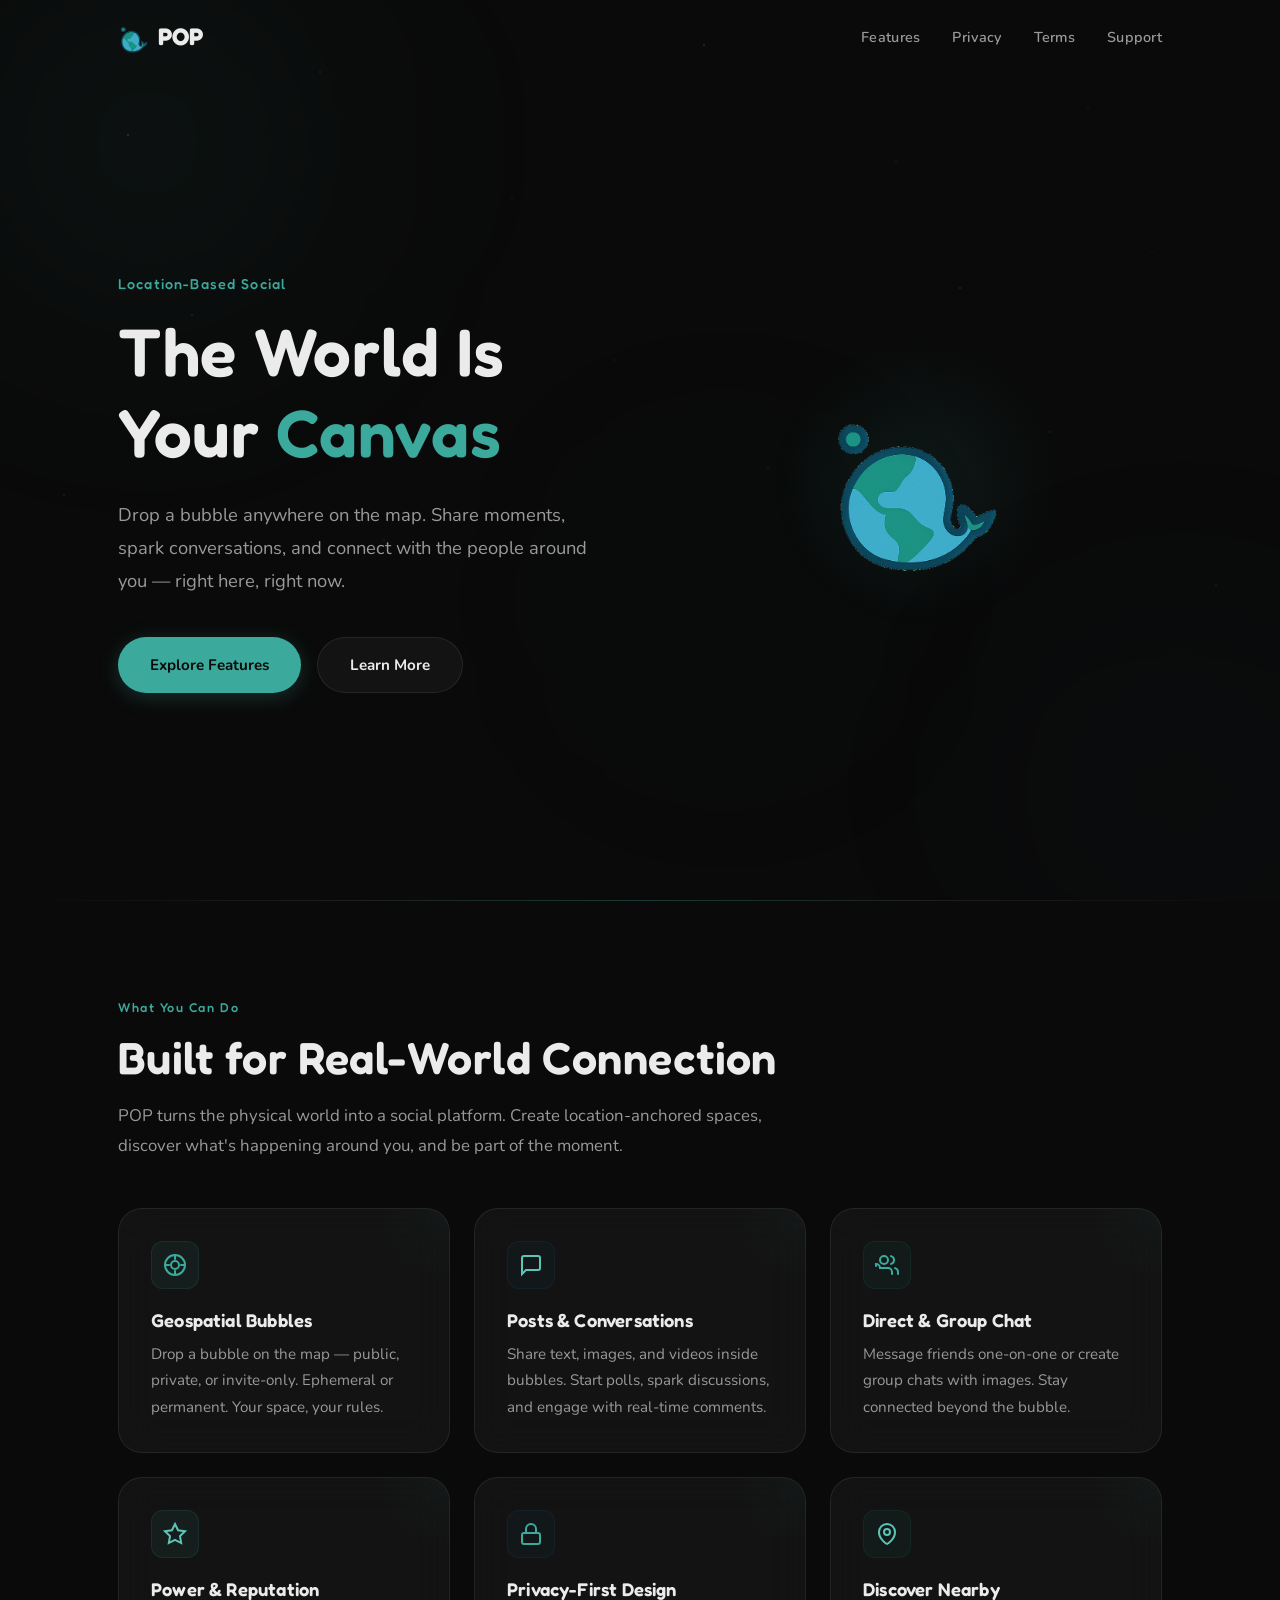
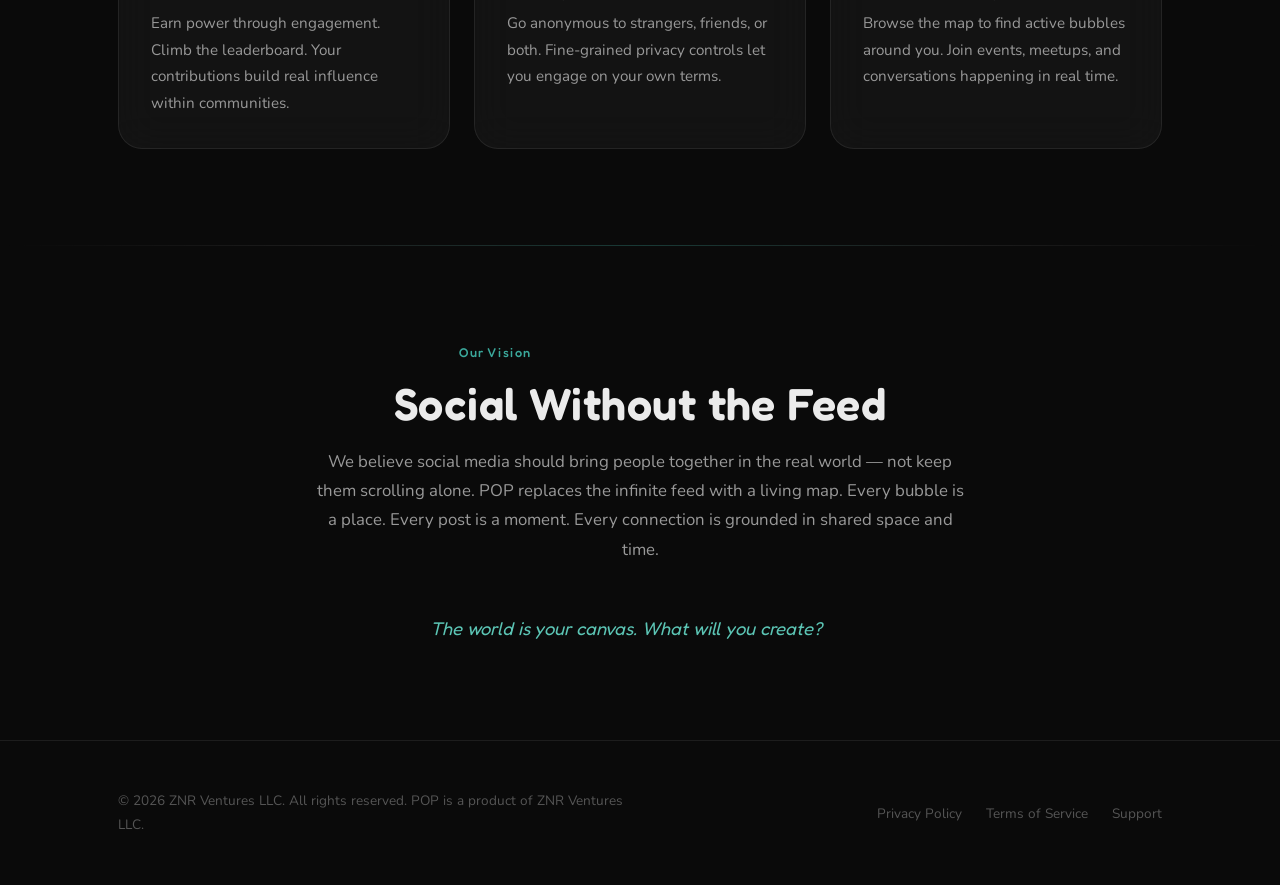
==== commit f28fd5d0: "Add ZNR Ventures LLC attribution and contact info for App Store enrollment Apple Developer Program r" ====
--- a/index.html
+++ b/index.html
@@ -147,7 +147,7 @@
   <footer class="footer">
     <div class="container">
       <div class="footer__inner">
-        <p class="footer__copy">&copy; 2026 POP. All rights reserved.</p>
+        <p class="footer__copy">&copy; 2026 ZNR Ventures LLC. All rights reserved. POP is a product of ZNR Ventures LLC.</p>
         <ul class="footer__links">
           <li><a href="privacy.html">Privacy Policy</a></li>
           <li><a href="terms.html">Terms of Service</a></li>
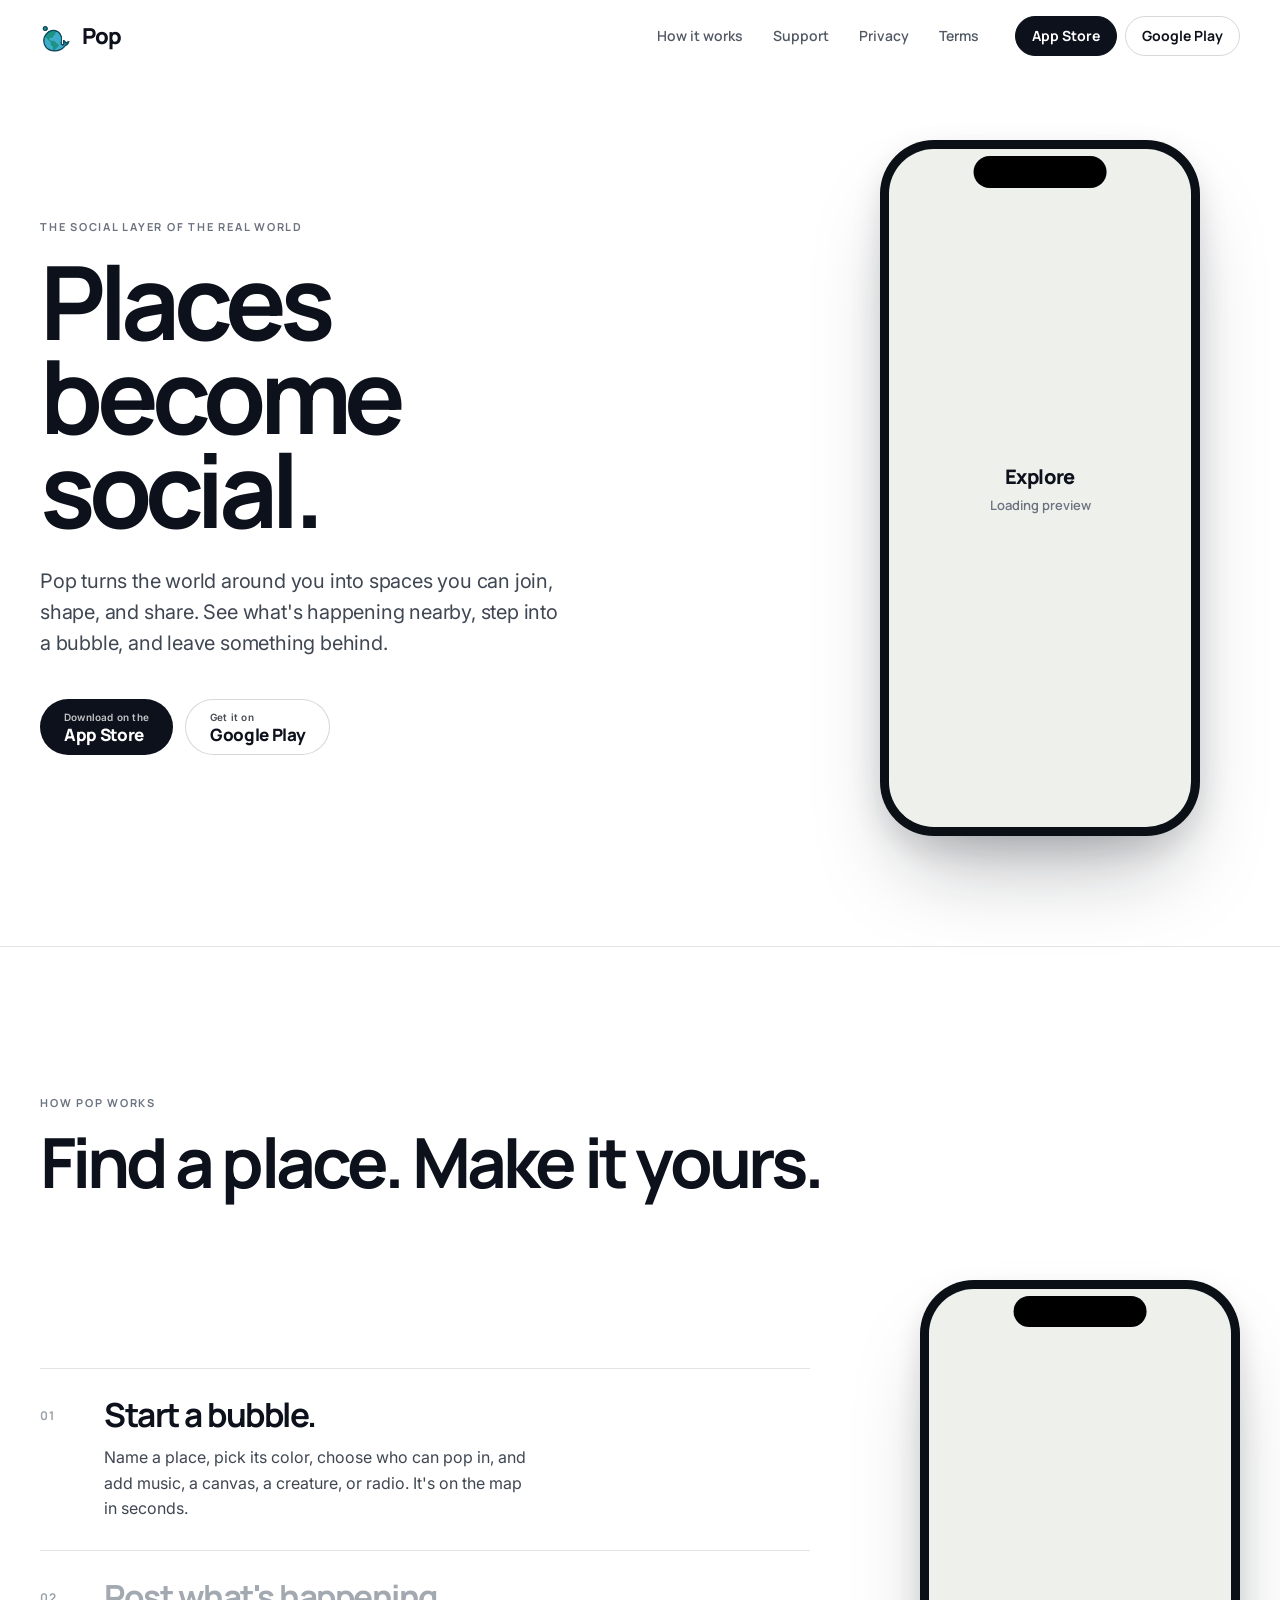
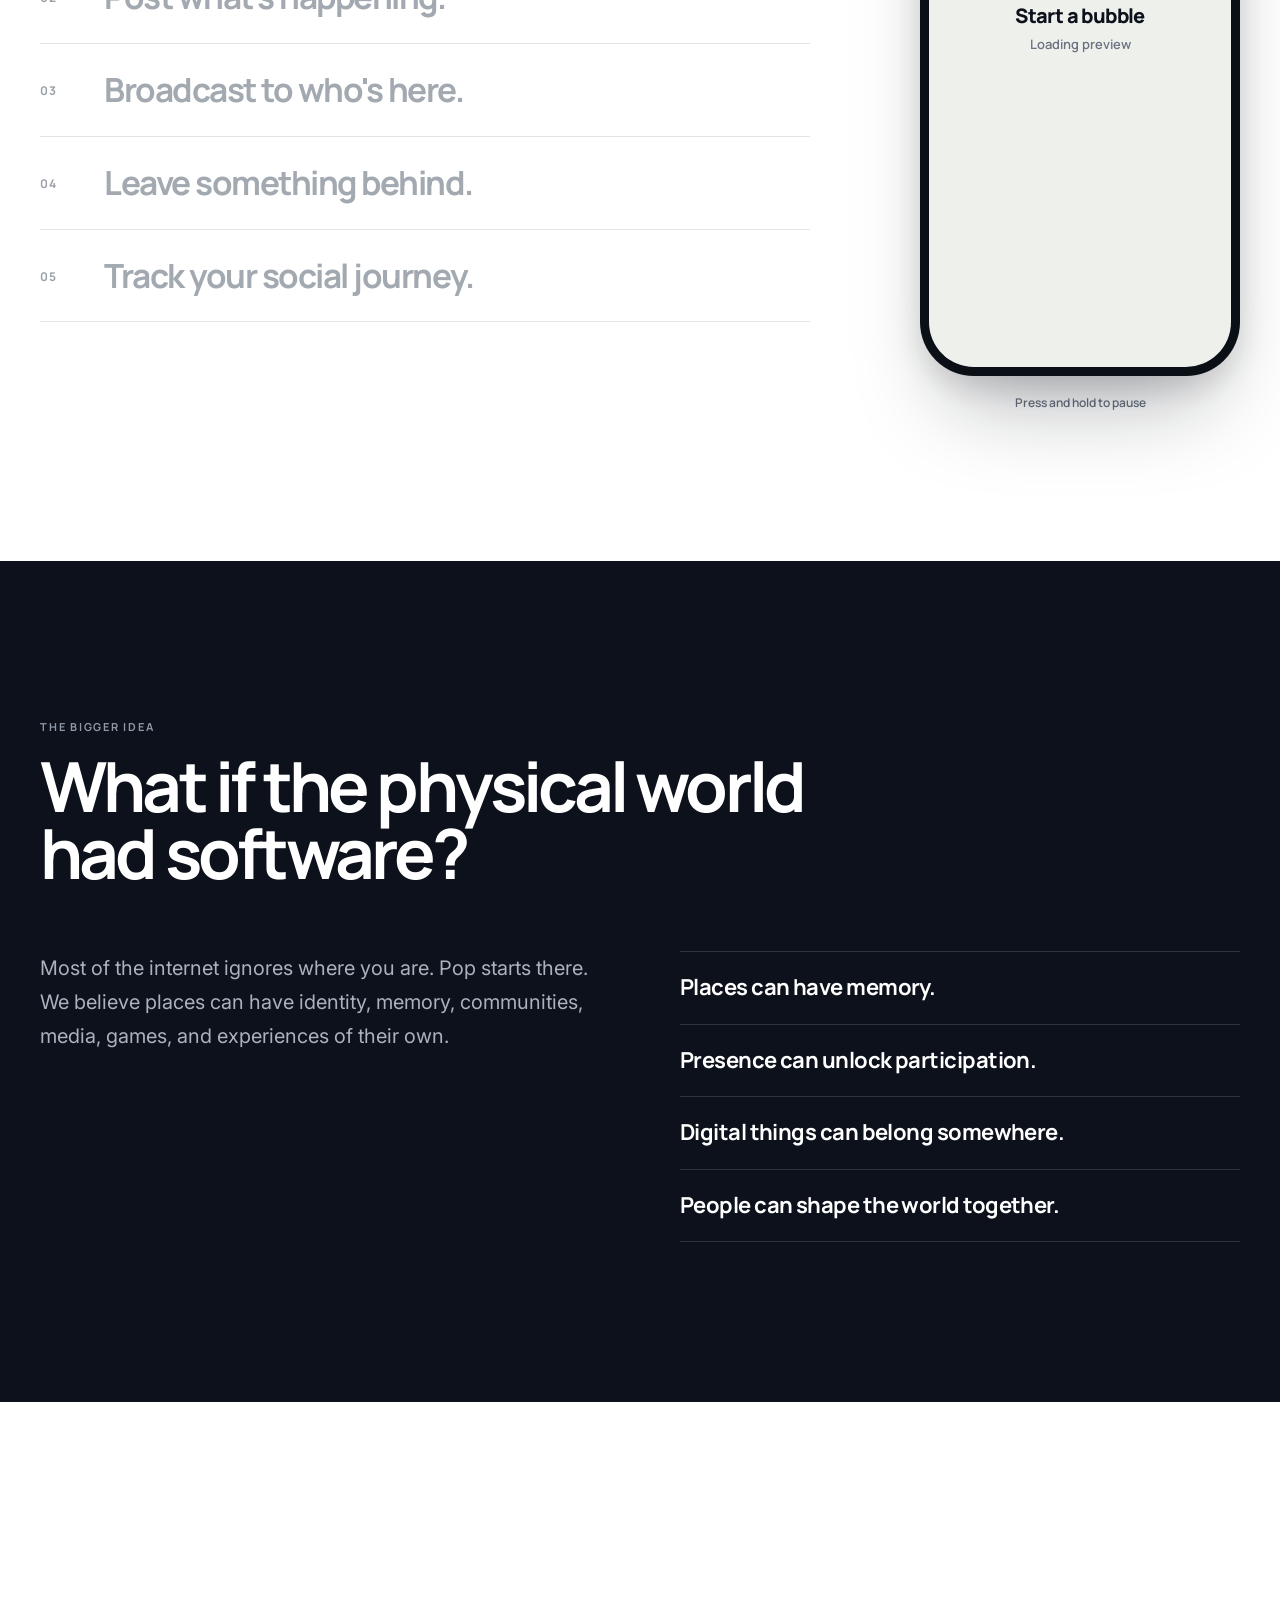
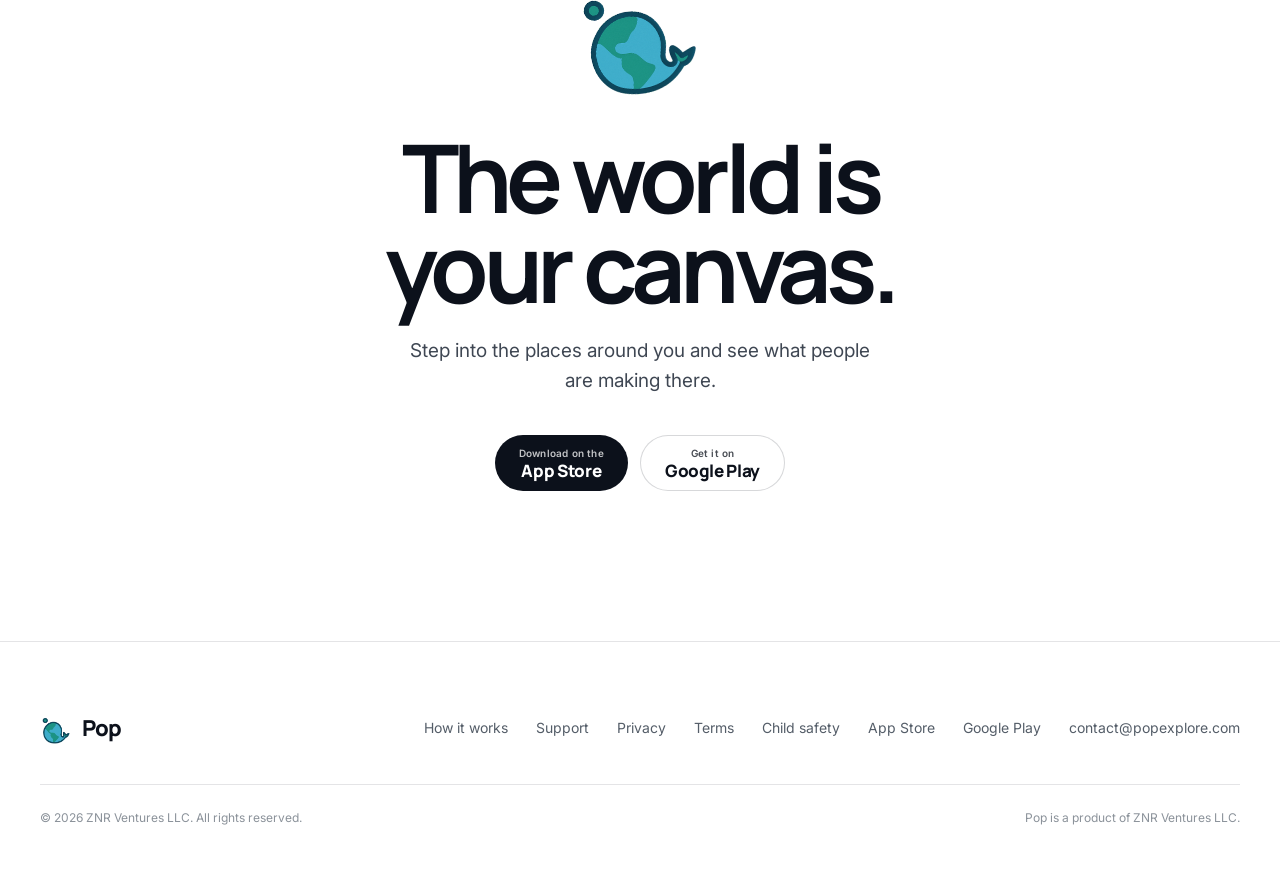
==== commit 13c79c25: "redesign: ship Pop Website v4 (minimal white, video product tour) Rebuild popexplore.com from the Po" ====
--- a/index.html
+++ b/index.html
@@ -1,164 +1,94 @@
 <!DOCTYPE html>
 <html lang="en">
 <head>
-  <meta charset="UTF-8">
-  <meta name="viewport" content="width=device-width, initial-scale=1.0">
-  <title>POP &mdash; The World Is Your Canvas</title>
-  <meta name="description" content="POP is a location-based social app where you create ephemeral bubbles, share moments, and connect with people nearby. The world is your canvas.">
-  <link rel="stylesheet" href="css/style.css">
-  <link rel="icon" href="assets/whale_logo.png">
+<meta charset="utf-8">
+<meta name="viewport" content="width=device-width, initial-scale=1">
+<title>Pop · The world is your canvas</title>
+<meta name="description" content="Pop is a location-based social app. Drop into bubbles anchored to real places, see what's happening nearby, and leave something behind.">
+<link rel="canonical" href="https://popexplore.com/">
+<meta name="theme-color" content="#FFFFFF">
+<meta name="apple-itunes-app" content="app-id=6757016070">
+<meta property="og:title" content="Pop · The world is your canvas">
+<meta property="og:description" content="Pop turns the world around you into social spaces you can join, shape, and share.">
+<meta property="og:type" content="website">
+<meta property="og:url" content="https://popexplore.com/">
+<meta property="og:image" content="https://popexplore.com/assets/og.png">
+<meta name="twitter:card" content="summary_large_image">
+<meta name="twitter:title" content="Pop · The world is your canvas">
+<meta name="twitter:description" content="Pop turns the world around you into social spaces you can join, shape, and share.">
+<meta name="twitter:image" content="https://popexplore.com/assets/og.png">
+<link rel="icon" href="/assets/whale_logo.png">
+<link rel="apple-touch-icon" href="/assets/whale_logo.png">
+<link rel="preconnect" href="https://fonts.googleapis.com">
+<link rel="preconnect" href="https://fonts.gstatic.com" crossorigin>
+<link href="https://fonts.googleapis.com/css2?family=Inter:wght@400;500;600&family=Manrope:wght@500;600;700;800&display=swap" rel="stylesheet">
+<link rel="stylesheet" href="/assets/site.css">
 </head>
 <body>
+<header class="site-nav" id="nav">
+  <div class="wrap nav-inner">
+    <a class="brand" href="/"><img src="/assets/whale_logo.png" alt=""><span>Pop</span></a>
+    <nav class="nav-links" aria-label="Primary navigation">
+      <a href="/#product">How it works</a>
+      <a href="/support.html">Support</a>
+      <a href="/privacy.html">Privacy</a>
+      <a href="/terms.html">Terms</a>
+      <span class="nav-stores"><a class="nav-store dark" href="https://apps.apple.com/us/app/pop-where-moments-make-places/id6757016070" target="_blank" rel="noopener">App Store</a><a class="nav-store" href="https://play.google.com/store/apps/details?id=com.zach.popapp" target="_blank" rel="noopener">Google Play</a></span>
+    </nav>
+  </div>
+</header>
 
-<!-- Animated background -->
-<div class="bg-canvas">
-  <div class="stars"></div>
-  <div class="orb orb--1"></div>
-  <div class="orb orb--2"></div>
-  <div class="orb orb--3"></div>
+<main>
+<section class="hero">
+<div class="wrap hero-grid">
+<div class="hero-copy reveal">
+<div class="kicker">The social layer of the real world</div>
+<h1>Places become social.</h1>
+<p class="lede">Pop turns the world around you into spaces you can join, shape, and share. See what's happening nearby, step into a bubble, and leave something behind.</p>
+<div class="hero-actions"><div class="stores"><a class="store store-ios" href="https://apps.apple.com/us/app/pop-where-moments-make-places/id6757016070" target="_blank" rel="noopener"><small>Download on the</small><b>App Store</b></a><a class="store store-and" href="https://play.google.com/store/apps/details?id=com.zach.popapp" target="_blank" rel="noopener"><small>Get it on</small><b>Google Play</b></a></div></div>
 </div>
+<div class="hero-phone reveal"><div class="phone" id="heroPhone"><div class="scr"><video src="/media/explore.mp4" poster="/media/explore.jpg" muted loop playsinline preload="auto" aria-label="The Pop map, with bubbles anchored to real places. Tapping one opens its preview."></video><div class="island"></div><div class="ph"><b>Explore</b><span>Loading preview</span></div></div></div></div>
+</div>
+</section>
 
-<div class="page-wrapper">
+<section class="tour" id="product" aria-label="How Pop works">
+<span id="features"></span>
+<div class="wrap">
+<div class="kicker reveal">How Pop works</div>
+<h2 class="section-heading reveal">Find a place. Make it yours.</h2>
+<div class="tour-grid">
+<div class="steps reveal" role="tablist" aria-label="Pop features">
+<button class="step" role="tab" aria-selected="false" data-k="create"><span class="n">01</span><span><span class="t">Start a bubble.</span><span class="d">Name a place, pick its color, choose who can pop in, and add music, a canvas, a creature, or radio. It's on the map in seconds.</span></span><span class="bar"><i></i></span></button>
+<button class="step" role="tab" aria-selected="false" data-k="post"><span class="n">02</span><span><span class="t">Post what's happening.</span><span class="d">Share a moment with everyone in the bubble. Right here, right now.</span></span><span class="bar"><i></i></span></button>
+<button class="step" role="tab" aria-selected="false" data-k="broadcast"><span class="n">03</span><span><span class="t">Broadcast to who's here.</span><span class="d">See the people around you, tap the ones you want, and send one message to all of them.</span></span><span class="bar"><i></i></span></button>
+<button class="step" role="tab" aria-selected="false" data-k="station"><span class="n">04</span><span><span class="t">Leave something behind.</span><span class="d">A bubble can keep its own station. Tune in, nominate songs, and hear what a place sounds like.</span></span><span class="bar"><i></i></span></button>
+<button class="step" role="tab" aria-selected="false" data-k="passport"><span class="n">05</span><span><span class="t">Track your social journey.</span><span class="d">Your profile keeps the bubbles, events, and people you've met along the way.</span></span><span class="bar"><i></i></span></button>
+</div>
+<div class="tour-phone"><div class="phone" id="tourPhone"><div class="scr"><video muted playsinline preload="metadata" poster="/media/create.jpg" aria-label="Pop feature walkthrough"></video><div class="island"></div><div class="ph"><b id="tourPh">Start a bubble</b><span>Loading preview</span></div></div></div><div class="hint">Press and hold to pause</div></div>
+</div>
+</div>
+</section>
 
-  <!-- Navigation -->
-  <nav class="nav">
-    <div class="nav__inner">
-      <a href="index.html" class="nav__logo">
-        <img src="assets/whale_logo.png" alt="POP whale logo">
-        POP
-      </a>
-      <button class="nav__toggle" aria-label="Menu">&#9776;</button>
-      <ul class="nav__links">
-        <li><a href="#features">Features</a></li>
-        <li><a href="privacy.html">Privacy</a></li>
-        <li><a href="terms.html">Terms</a></li>
-        <li><a href="support.html">Support</a></li>
-      </ul>
-    </div>
-  </nav>
+<section class="vision" id="vision">
+<div class="wrap">
+<div class="kicker reveal">The bigger idea</div>
+<h2 class="section-heading reveal">What if the physical world had software?</h2>
+<div class="vision-body"><p class="reveal">Most of the internet ignores where you are. Pop starts there. We believe places can have identity, memory, communities, media, games, and experiences of their own.</p><div class="vision-principles reveal"><div>Places can have memory.</div><div>Presence can unlock participation.</div><div>Digital things can belong somewhere.</div><div>People can shape the world together.</div></div></div>
+</div>
+</section>
 
-  <!-- Hero -->
-  <section class="hero">
-    <div class="container">
-      <div class="hero__content">
-        <div>
-          <p class="hero__tagline">Location-Based Social</p>
-          <h1 class="hero__title">The World Is<br>Your <span class="accent">Canvas</span></h1>
-          <p class="hero__desc">
-            Drop a bubble anywhere on the map. Share moments, spark conversations, and connect with the people around you &mdash; right here, right now.
-          </p>
-          <div class="hero__actions">
-            <a href="#features" class="btn btn--primary">Explore Features</a>
-            <a href="support.html" class="btn btn--glass">Learn More</a>
-          </div>
-        </div>
-        <div class="hero__visual">
-          <div class="whale-container">
-            <div class="whale-glow"></div>
-            <img src="assets/whale_logo.png" alt="POP whale mascot" class="whale-img">
-          </div>
-        </div>
-      </div>
-    </div>
-  </section>
+<section class="final" id="get">
+<div class="wrap reveal">
+<img src="/assets/whale_logo.png" alt="Pop whale mascot">
+<h2>The world is your canvas.</h2>
+<p>Step into the places around you and see what people are making there.</p>
+<div class="stores center"><a class="store store-ios" href="https://apps.apple.com/us/app/pop-where-moments-make-places/id6757016070" target="_blank" rel="noopener"><small>Download on the</small><b>App Store</b></a><a class="store store-and" href="https://play.google.com/store/apps/details?id=com.zach.popapp" target="_blank" rel="noopener"><small>Get it on</small><b>Google Play</b></a></div>
+</div>
+</section>
+</main>
 
-  <div class="section-divider"></div>
+<footer><div class="wrap"><div class="footer-top"><a class="brand" href="/"><img src="/assets/whale_logo.png" alt=""><span>Pop</span></a><nav class="footer-links" aria-label="Footer"><a href="/#product">How it works</a><a href="/support.html">Support</a><a href="/privacy.html">Privacy</a><a href="/terms.html">Terms</a><a href="/child-safety.html">Child safety</a><a href="https://apps.apple.com/us/app/pop-where-moments-make-places/id6757016070" target="_blank" rel="noopener">App Store</a><a href="https://play.google.com/store/apps/details?id=com.zach.popapp" target="_blank" rel="noopener">Google Play</a><a href="mailto:contact@popexplore.com">contact@popexplore.com</a></nav></div><div class="footer-bottom"><span>© 2026 ZNR Ventures LLC. All rights reserved.</span><span>Pop is a product of ZNR Ventures LLC.</span></div></div></footer>
 
-  <!-- Features -->
-  <section id="features" class="section">
-    <div class="container">
-      <div class="reveal">
-        <p class="section__label">What You Can Do</p>
-        <h2 class="section__title">Built for Real-World Connection</h2>
-        <p class="section__desc">POP turns the physical world into a social platform. Create location-anchored spaces, discover what's happening around you, and be part of the moment.</p>
-      </div>
-
-      <div class="features-grid">
-        <div class="feature-card glass reveal">
-          <div class="feature-card__icon">
-            <svg width="24" height="24" viewBox="0 0 24 24" fill="none" stroke="#3BA99C" stroke-width="2" stroke-linecap="round"><circle cx="12" cy="12" r="10"/><circle cx="12" cy="12" r="4"/><line x1="12" y1="2" x2="12" y2="6"/><line x1="12" y1="18" x2="12" y2="22"/><line x1="2" y1="12" x2="6" y2="12"/><line x1="18" y1="12" x2="22" y2="12"/></svg>
-          </div>
-          <h3>Geospatial Bubbles</h3>
-          <p>Drop a bubble on the map &mdash; public, private, or invite-only. Ephemeral or permanent. Your space, your rules.</p>
-        </div>
-
-        <div class="feature-card glass reveal">
-          <div class="feature-card__icon feature-card__icon--dark">
-            <svg width="24" height="24" viewBox="0 0 24 24" fill="none" stroke="#5CC5B5" stroke-width="2" stroke-linecap="round"><path d="M21 15a2 2 0 01-2 2H7l-4 4V5a2 2 0 012-2h14a2 2 0 012 2z"/></svg>
-          </div>
-          <h3>Posts &amp; Conversations</h3>
-          <p>Share text, images, and videos inside bubbles. Start polls, spark discussions, and engage with real-time comments.</p>
-        </div>
-
-        <div class="feature-card glass reveal">
-          <div class="feature-card__icon feature-card__icon--deep">
-            <svg width="24" height="24" viewBox="0 0 24 24" fill="none" stroke="#3BA99C" stroke-width="2" stroke-linecap="round"><path d="M17 21v-2a4 4 0 00-4-4H5a4 4 0 00-4-4v2"/><circle cx="9" cy="7" r="4"/><path d="M23 21v-2a4 4 0 00-3-3.87"/><path d="M16 3.13a4 4 0 010 7.75"/></svg>
-          </div>
-          <h3>Direct &amp; Group Chat</h3>
-          <p>Message friends one-on-one or create group chats with images. Stay connected beyond the bubble.</p>
-        </div>
-
-        <div class="feature-card glass reveal">
-          <div class="feature-card__icon">
-            <svg width="24" height="24" viewBox="0 0 24 24" fill="none" stroke="#5CC5B5" stroke-width="2" stroke-linecap="round"><polygon points="12 2 15.09 8.26 22 9.27 17 14.14 18.18 21.02 12 17.77 5.82 21.02 7 14.14 2 9.27 8.91 8.26 12 2"/></svg>
-          </div>
-          <h3>Power &amp; Reputation</h3>
-          <p>Earn power through engagement. Climb the leaderboard. Your contributions build real influence within communities.</p>
-        </div>
-
-        <div class="feature-card glass reveal">
-          <div class="feature-card__icon feature-card__icon--dark">
-            <svg width="24" height="24" viewBox="0 0 24 24" fill="none" stroke="#3BA99C" stroke-width="2" stroke-linecap="round"><rect x="3" y="11" width="18" height="11" rx="2" ry="2"/><path d="M7 11V7a5 5 0 0110 0v4"/></svg>
-          </div>
-          <h3>Privacy-First Design</h3>
-          <p>Go anonymous to strangers, friends, or both. Fine-grained privacy controls let you engage on your own terms.</p>
-        </div>
-
-        <div class="feature-card glass reveal">
-          <div class="feature-card__icon feature-card__icon--deep">
-            <svg width="24" height="24" viewBox="0 0 24 24" fill="none" stroke="#5CC5B5" stroke-width="2" stroke-linecap="round"><path d="M12 22s-8-4.5-8-11.8A8 8 0 0112 2a8 8 0 018 8.2c0 7.3-8 11.8-8 11.8z"/><circle cx="12" cy="10" r="3"/></svg>
-          </div>
-          <h3>Discover Nearby</h3>
-          <p>Browse the map to find active bubbles around you. Join events, meetups, and conversations happening in real time.</p>
-        </div>
-      </div>
-    </div>
-  </section>
-
-  <div class="section-divider"></div>
-
-  <!-- About / Mission -->
-  <section class="section">
-    <div class="container container--narrow">
-      <div class="reveal" style="text-align: center;">
-        <p class="section__label">Our Vision</p>
-        <h2 class="section__title">Social Without the Feed</h2>
-        <p class="section__desc" style="margin-left: auto; margin-right: auto;">
-          We believe social media should bring people together in the real world &mdash; not keep them scrolling alone. POP replaces the infinite feed with a living map. Every bubble is a place. Every post is a moment. Every connection is grounded in shared space and time.
-        </p>
-        <p style="color: var(--accent-light); font-style: italic; font-size: 1.15rem; margin-top: 1.5rem; font-family: var(--font-display);">
-          The world is your canvas. What will you create?
-        </p>
-      </div>
-    </div>
-  </section>
-
-  <!-- Footer -->
-  <footer class="footer">
-    <div class="container">
-      <div class="footer__inner">
-        <p class="footer__copy">&copy; 2026 ZNR Ventures LLC. All rights reserved. POP is a product of ZNR Ventures LLC.</p>
-        <ul class="footer__links">
-          <li><a href="privacy.html">Privacy Policy</a></li>
-          <li><a href="terms.html">Terms of Service</a></li>
-          <li><a href="support.html">Support</a></li>
-        </ul>
-      </div>
-    </div>
-  </footer>
-
-</div>
-
-<script src="js/main.js"></script>
+<script src="/assets/site.js"></script>
 </body>
 </html>
--- a/assets/site.css
+++ b/assets/site.css
@@ -0,0 +1,169 @@
+/* Pop for popexplore.com. Shared styles, lifted from the Pop Website v4 design.
+   One surface: pure white, separated by hairlines, with a single dark Vision band. */
+:root{--bg:#FFFFFF;--ink:#0C111B;--body:#3F4753;--muted:#6B7280;--line:rgba(12,17,27,.11);--display:'Manrope',system-ui,sans-serif;--text:'Inter',system-ui,sans-serif;--wrap:1240px;--ease:cubic-bezier(.2,.8,.2,1)}
+*{box-sizing:border-box}
+html{scroll-behavior:smooth;scroll-padding-top:92px}
+body{margin:0;background:var(--bg);color:var(--ink);font-family:var(--text);font-size:16px;line-height:1.55;-webkit-font-smoothing:antialiased;text-wrap:pretty}
+a{color:inherit}
+a:hover{color:var(--ink)}
+img{max-width:100%;display:block}
+::selection{background:#BFE6FF;color:var(--ink)}
+:focus-visible{outline:2px solid #2EC4B6;outline-offset:3px}
+.wrap{width:min(var(--wrap),calc(100% - 80px));margin:0 auto}
+.kicker{font:700 11px/1 var(--display);letter-spacing:.16em;text-transform:uppercase;color:var(--muted)}
+section[id]{scroll-margin-top:92px}
+.site-nav{position:fixed;inset:0 0 auto;z-index:100;transition:background .3s var(--ease),border-color .3s;border-bottom:1px solid transparent}
+.site-nav .nav-inner{height:72px;display:flex;align-items:center;justify-content:space-between}
+.site-nav.scrolled{background:rgba(255,255,255,.88);backdrop-filter:blur(18px) saturate(1.5);-webkit-backdrop-filter:blur(18px) saturate(1.5);border-bottom-color:var(--line)}
+.brand{display:inline-flex;align-items:center;gap:10px;text-decoration:none;font:800 22px/1 var(--display);letter-spacing:-.04em}
+.brand img{width:32px;height:32px;object-fit:contain}
+.nav-links{display:flex;align-items:center;gap:30px}
+.nav-links>a{text-decoration:none;color:#515965;font:600 14px/1 var(--display);transition:color .2s}
+.nav-links>a:hover,.nav-links>a[aria-current="page"]{color:var(--ink)}
+.nav-stores{display:flex;gap:8px;margin-left:6px}
+.nav-store{display:inline-flex;align-items:center;height:40px;padding:0 16px;border-radius:999px;text-decoration:none;font:700 14px/1 var(--display);color:var(--ink);border:1px solid rgba(12,17,27,.16);transition:border-color .18s,background .18s}
+.nav-store:hover{color:var(--ink);border-color:rgba(12,17,27,.4)}
+.nav-store.dark{background:var(--ink);border-color:var(--ink);color:#fff}
+.nav-store.dark:hover{color:#fff;background:#1E2633}
+.nav-cta,.btn-primary,.btn-secondary{display:inline-flex;align-items:center;justify-content:center;text-decoration:none;font:700 15px/1 var(--display);border-radius:999px;transition:transform .18s var(--ease),box-shadow .18s var(--ease),background .18s}
+.nav-cta{height:44px;padding:0 20px;background:var(--ink);color:#fff}
+.nav-cta:hover,.btn-primary:hover{color:#fff;transform:translateY(-1px);box-shadow:0 10px 24px rgba(12,17,27,.15)}
+.btn-primary{height:52px;padding:0 28px;background:var(--ink);color:#fff}
+.btn-secondary{height:52px;padding:0 4px;color:#4D5560}
+.btn-secondary::after{content:'↓';margin-left:8px;transition:transform .2s}
+.btn-secondary:hover::after{transform:translateY(3px)}
+/* phone */
+.phone{position:relative;width:320px;height:696px;border-radius:54px;background:#0B0F16;padding:9px;box-shadow:0 50px 90px -30px rgba(12,17,27,.35),0 12px 30px rgba(12,17,27,.12);touch-action:manipulation;user-select:none;-webkit-user-select:none}
+.phone .scr{position:relative;width:100%;height:100%;border-radius:45px;overflow:hidden;background:#EEF0EC}
+.phone video{width:100%;height:100%;object-fit:cover;display:block;transition:opacity .25s}
+.phone .island{position:absolute;z-index:3;top:1.1%;left:50%;width:44%;height:4.6%;transform:translateX(-50%);background:#000;border-radius:999px}
+.phone .ph{position:absolute;inset:0;z-index:2;display:none;flex-direction:column;align-items:center;justify-content:center;gap:6px;text-align:center;padding:24px;background:#EEF0EC;color:var(--muted);font:600 13px var(--display)}
+.phone .ph b{font:800 20px var(--display);letter-spacing:-.03em;color:var(--ink)}
+.phone.missing .ph{display:flex}
+.phone.held video{opacity:.92}
+/* hero */
+.hero{padding:140px 0 110px}
+.hero-grid{display:grid;grid-template-columns:minmax(0,1fr) auto;gap:80px;align-items:center}
+.hero h1{font:700 clamp(64px,8vw,120px)/.92 var(--display);letter-spacing:-.062em;margin:22px 0 30px;max-width:7ch}
+.hero .lede{max-width:520px;font-size:20px;line-height:1.55;color:var(--body);letter-spacing:-.01em;margin:0}
+.hero-actions{display:flex;align-items:center;gap:22px;margin-top:40px;flex-wrap:wrap}
+.hero-phone{padding-right:40px}
+/* tour */
+.tour{padding:150px 0;border-top:1px solid var(--line)}
+.section-heading{font:700 clamp(44px,5.4vw,76px)/.98 var(--display);letter-spacing:-.055em;margin:20px 0 0;max-width:900px}
+.tour-grid{display:grid;grid-template-columns:minmax(0,1fr) 320px;gap:110px;align-items:start;margin-top:84px}
+.steps{display:grid;border-top:1px solid var(--line);align-self:center}
+.step{appearance:none;background:none;border:0;border-bottom:1px solid var(--line);margin:0;padding:28px 0;cursor:pointer;text-align:left;display:grid;grid-template-columns:48px 1fr;gap:16px;position:relative;font:inherit;color:inherit}
+.step .n{font:700 12px var(--display);color:#9AA1A9;padding-top:10px;letter-spacing:.06em}
+.step .t{display:block;font:700 clamp(26px,2.6vw,34px)/1.08 var(--display);letter-spacing:-.045em;color:#A3A9B0;transition:color .25s}
+.step:hover .t{color:#5B636D}
+.step .d{display:block;max-height:0;opacity:0;overflow:hidden;color:var(--body);font-size:16px;line-height:1.6;max-width:46ch;transition:max-height .45s var(--ease),opacity .3s,margin .3s}
+.step.on .t{color:var(--ink)}
+.step.on .d{max-height:140px;opacity:1;margin-top:12px}
+.step .bar{position:absolute;left:0;right:0;bottom:-1px;height:2px}
+.step .bar i{display:block;height:100%;width:0;background:var(--ink)}
+.tour-phone{position:sticky;top:104px}
+.hint{font:600 12px var(--display);color:var(--muted);text-align:center;margin-top:18px}
+/* vision */
+.vision{background:var(--ink);color:#fff;padding:160px 0}
+.vision .kicker{color:#8F98A6}
+.vision .section-heading{color:#fff;max-width:880px}
+.vision-body{display:grid;grid-template-columns:1fr 1fr;gap:80px;margin-top:64px}
+.vision-body p{font-size:20px;line-height:1.7;color:#AAB2BE;margin:0;max-width:46ch}
+.vision-principles{border-top:1px solid rgba(255,255,255,.14)}
+.vision-principles div{padding:22px 0;border-bottom:1px solid rgba(255,255,255,.14);font:700 22px/1.25 var(--display);letter-spacing:-.025em}
+/* final */
+.final{padding:170px 0 150px;text-align:center}
+.final img{width:112px;margin:0 auto 36px;transform:rotate(-7deg)}
+.final h2{font:700 clamp(54px,7.4vw,108px)/.95 var(--display);letter-spacing:-.06em;margin:0 auto 24px;max-width:10ch}
+.final p{color:var(--body);font-size:19px;margin:0 auto 40px;max-width:40ch}
+/* footer */
+footer{padding:70px 0 50px;border-top:1px solid var(--line)}
+.footer-top{display:flex;align-items:center;justify-content:space-between;flex-wrap:wrap;gap:24px 48px;padding-bottom:40px}
+.footer-links{display:flex;flex-wrap:wrap;gap:12px 28px}
+.footer-links a{text-decoration:none;color:#545D68;font-size:14px;transition:color .2s}
+.footer-links a:hover{color:var(--ink)}
+.stores{display:flex;flex-wrap:wrap;gap:12px}.stores.center{justify-content:center}
+.store{display:inline-flex;flex-direction:column;justify-content:center;height:56px;padding:0 24px;border-radius:999px;text-decoration:none;transition:transform .18s var(--ease),box-shadow .18s var(--ease),border-color .18s}
+.store small{font:600 10px/1 var(--text);letter-spacing:.02em;opacity:.75;margin-bottom:4px}
+.store b{font:800 17px/1 var(--display);letter-spacing:-.02em}
+.store-ios{background:var(--ink);color:#fff}
+.store-ios:hover{color:#fff;transform:translateY(-1px);box-shadow:0 10px 24px rgba(12,17,27,.15)}
+.store-and{background:#fff;color:var(--ink);border:1px solid rgba(12,17,27,.16)}
+.store-and:hover{color:var(--ink);border-color:rgba(12,17,27,.4)}
+.footer-bottom{display:flex;justify-content:space-between;gap:24px;border-top:1px solid var(--line);padding-top:24px;color:#8B929A;font-size:12px}
+/* legal + support */
+.doc-hero{padding:150px 0 64px;border-bottom:1px solid var(--line)}
+.doc-hero .eyebrow{font:700 11px var(--display);letter-spacing:.13em;text-transform:uppercase;color:var(--muted)}
+.doc-hero h1{font:700 clamp(48px,6vw,82px)/.95 var(--display);letter-spacing:-.055em;margin:18px 0 16px}
+.doc-hero p{color:var(--muted)}
+.doc{display:grid;grid-template-columns:240px minmax(0,720px);justify-content:space-between;gap:80px;padding-top:68px;padding-bottom:130px}
+.toc{position:sticky;top:104px;align-self:start;max-height:calc(100vh - 130px);overflow:auto}
+.toc .eyebrow{font:700 10px var(--display);letter-spacing:.12em;text-transform:uppercase;color:var(--muted);display:block;margin-bottom:14px}
+.toc ol{list-style:none;margin:0;padding:0;border-left:1px solid var(--line)}
+.toc a{display:block;padding:6px 0 6px 14px;border-left:2px solid transparent;margin-left:-1px;text-decoration:none;color:#7A828B;font-size:13px}
+.toc a.on{color:var(--ink);border-left-color:var(--ink);font-weight:600}
+.prose{max-width:720px}
+.prose h2{font:700 27px/1.18 var(--display);letter-spacing:-.035em;margin:62px 0 18px;scroll-margin-top:100px;display:flex;gap:12px}
+.prose h2:first-child{margin-top:0}
+.prose h2 .num{color:#A1A7AE;min-width:1.6em}
+.prose h3{font:700 17px var(--display);margin:28px 0 10px}
+.prose p,.prose li{color:#454E59}
+.prose p{margin:0 0 17px}
+.prose ul{padding-left:20px;margin:0 0 22px}
+.prose li{margin-bottom:8px}
+.prose a{color:#1769AA}
+.prose .caps{font-size:14px;line-height:1.7}
+.support-grid{display:grid;grid-template-columns:240px minmax(0,1fr);gap:80px;padding-top:68px;padding-bottom:130px}
+.support-grid>.eyebrow{font:700 10px var(--display);letter-spacing:.12em;text-transform:uppercase;color:var(--muted)}
+.support-grid h2{font:700 38px/1 var(--display);letter-spacing:-.045em;margin:0 0 28px}
+.support-grid .intro{font-size:18px;color:var(--body);max-width:620px;margin-bottom:40px}
+.contact{display:grid;grid-template-columns:repeat(4,1fr);border-top:1px solid var(--ink)}
+.contact>div{padding:22px 20px 10px 0}
+.contact>div+div{padding-left:20px;border-left:1px solid var(--line)}
+.contact span{display:block;font:700 9px var(--display);letter-spacing:.11em;text-transform:uppercase;color:var(--muted);margin-bottom:8px}
+.contact b{font:700 16px/1.25 var(--display);word-break:break-word}
+.block+.block{margin-top:88px}
+.faq{border-top:1px solid var(--line)}
+.faq details{border-bottom:1px solid var(--line)}
+.faq summary{list-style:none;display:flex;justify-content:space-between;gap:24px;align-items:center;padding:24px 0;cursor:pointer;font:700 18px var(--display)}
+.faq summary::-webkit-details-marker{display:none}
+.faq .pm{width:16px;height:16px;position:relative;flex:none}
+.faq .pm::before,.faq .pm::after{content:'';position:absolute;left:0;right:0;top:7px;height:2px;background:var(--ink);transition:.2s}
+.faq .pm::after{transform:rotate(90deg)}
+.faq details[open] .pm::after{transform:rotate(0)}
+.faq details p{color:var(--body);max-width:720px;margin:0;padding:0 44px 24px 0}
+.faq details p+p{padding-top:14px}
+.faq details p a{color:#1769AA}
+.reveal{opacity:0;transform:translateY(22px);transition:opacity .7s var(--ease),transform .7s var(--ease)}
+.reveal.in{opacity:1;transform:none}
+@media(max-width:1000px){
+.nav-links{gap:22px}
+.wrap{width:min(var(--wrap),calc(100% - 56px))}
+.hero{padding:120px 0 90px}
+.hero-grid{grid-template-columns:1fr;gap:56px}
+.hero-phone{padding:0;display:flex;justify-content:center}
+.tour-grid{grid-template-columns:1fr;gap:48px;margin-top:56px}
+.tour-phone{position:relative;top:auto;order:-1;display:flex;flex-direction:column;align-items:center}
+.vision-body{grid-template-columns:1fr;gap:44px}
+.doc,.support-grid{grid-template-columns:1fr;gap:38px}.toc{position:static;max-height:none}
+}
+@media(max-width:720px){
+.wrap{width:calc(100% - 40px)}
+.nav-links>a{display:none}.nav-store{height:36px;padding:0 13px;font-size:13px}
+.hero h1{font-size:58px}
+.hero .lede{font-size:17px}
+.phone{width:270px;height:587px;border-radius:46px;padding:8px}
+.phone .scr{border-radius:38px}
+.tour,.vision{padding:100px 0}
+.final{padding:110px 0 100px}
+.step{grid-template-columns:36px 1fr;padding:22px 0}
+.footer-top{flex-direction:column;align-items:flex-start}.footer-bottom{display:grid}
+.contact{grid-template-columns:1fr 1fr}.contact>div:nth-child(3){border-left:0;padding-left:0}
+.doc-hero{padding-top:125px}
+/* Platform-aware store pills: show only the relevant one on phones. */
+body.ua-ios .nav-store:not(.dark){display:none}
+body.ua-android .nav-store.dark{display:none}
+}
+@media(max-width:480px){.hero h1{font-size:52px}.contact{grid-template-columns:1fr}.contact>div+div{border-left:0;padding-left:0;border-top:1px solid var(--line)}}
+@media(prefers-reduced-motion:reduce){html{scroll-behavior:auto}*,*::before,*::after{animation:none!important;transition:none!important}.reveal{opacity:1;transform:none}}
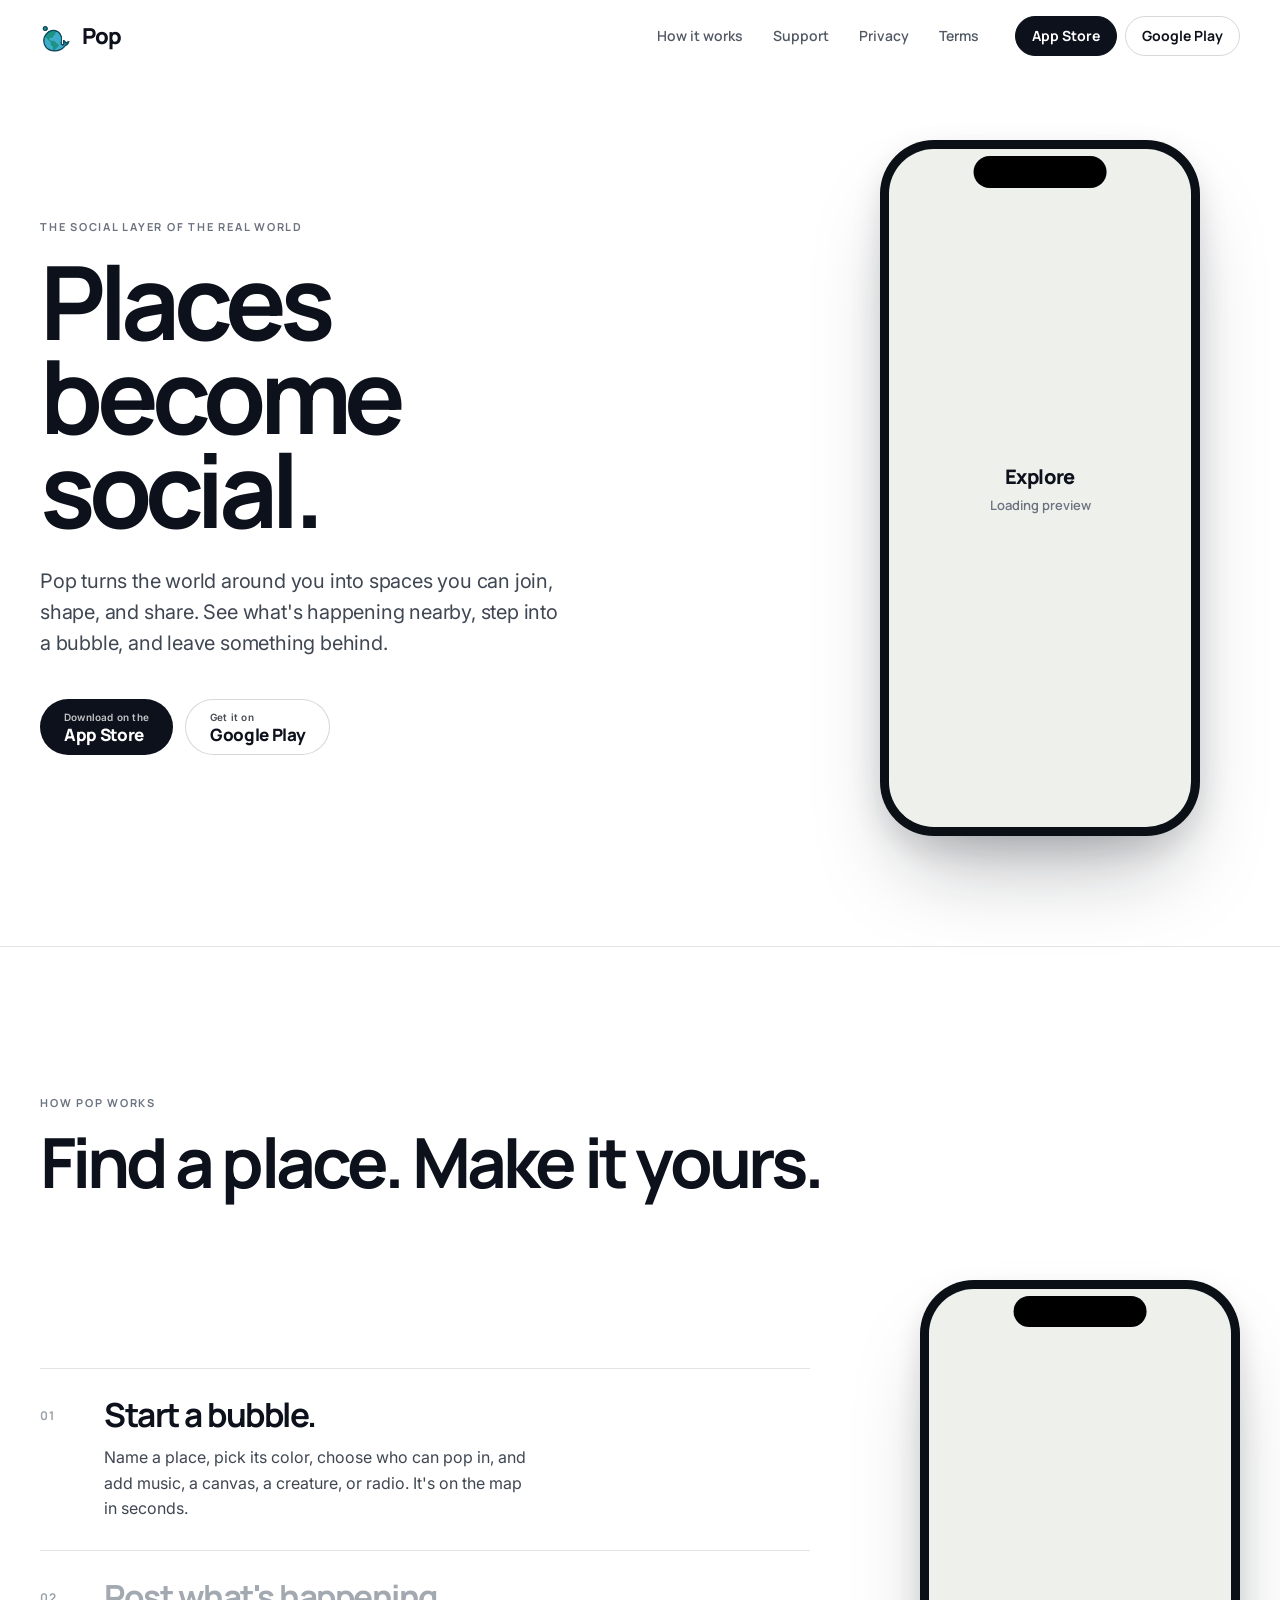
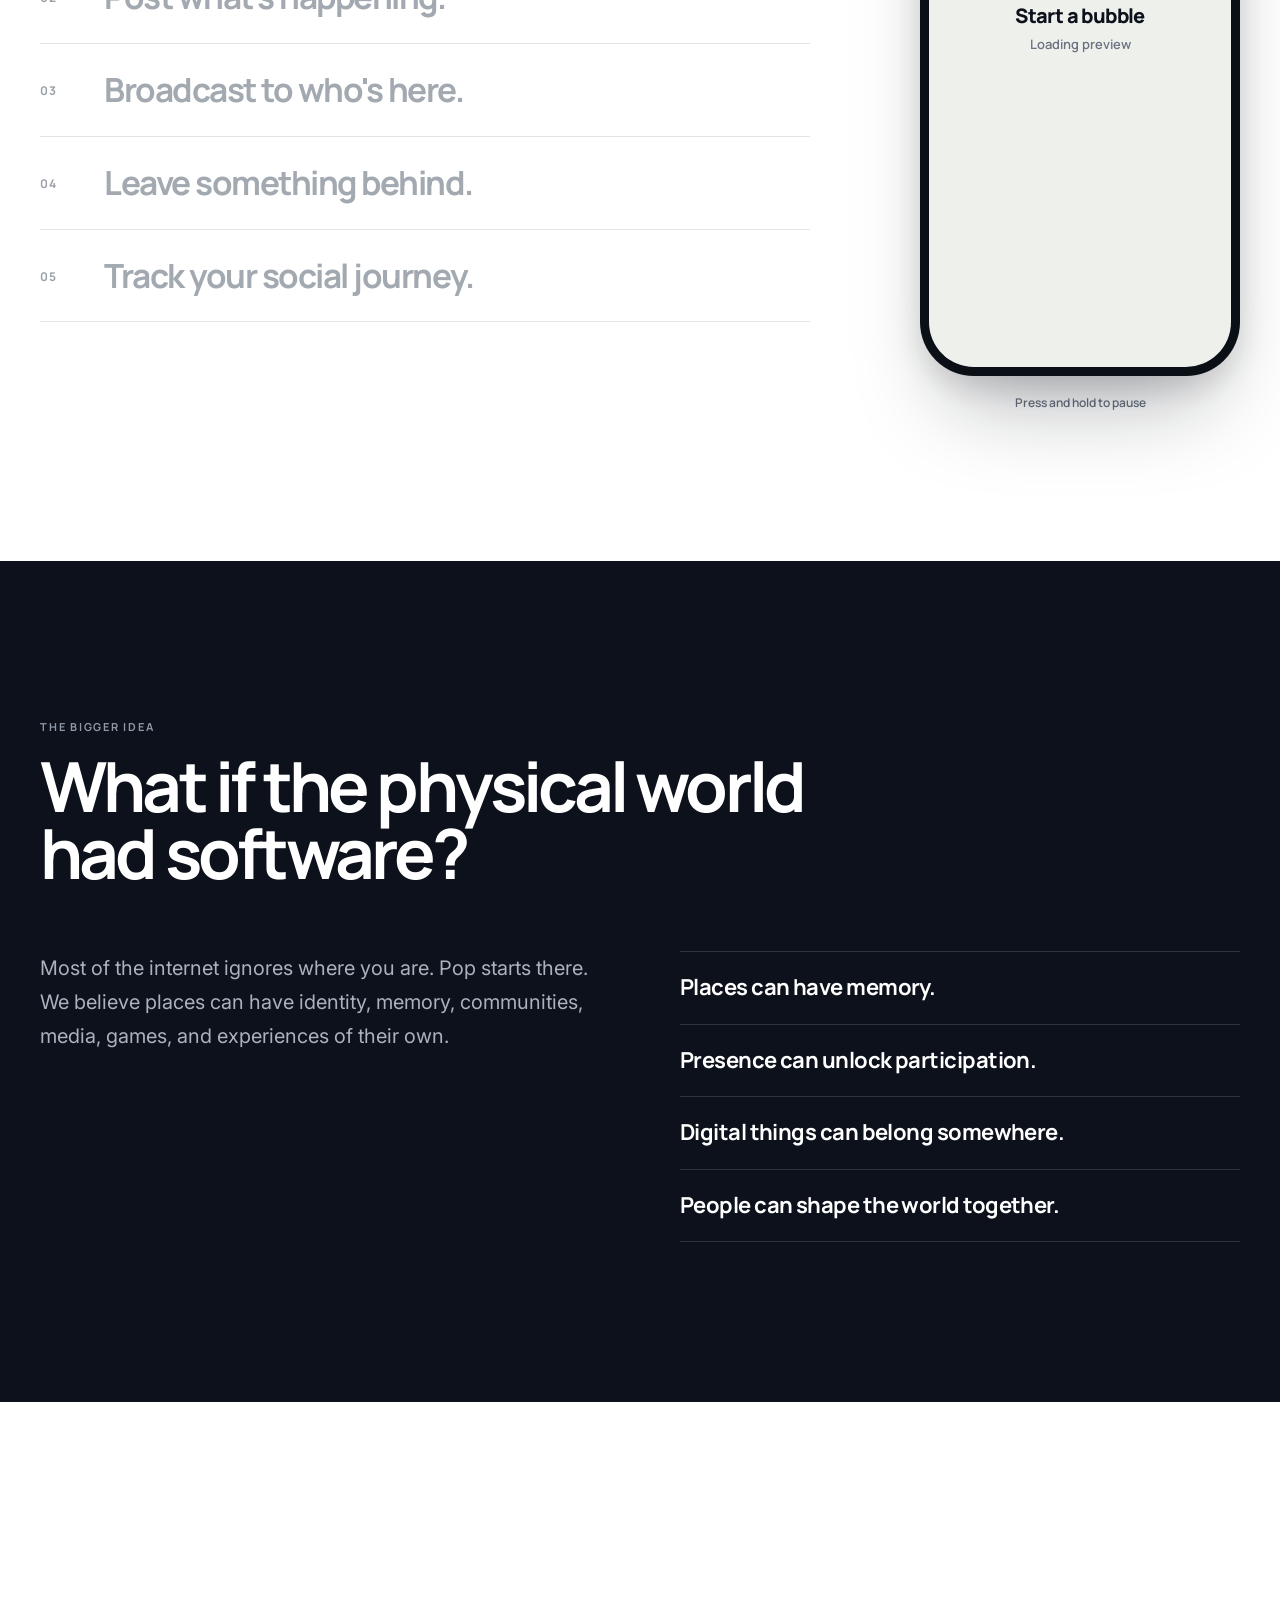
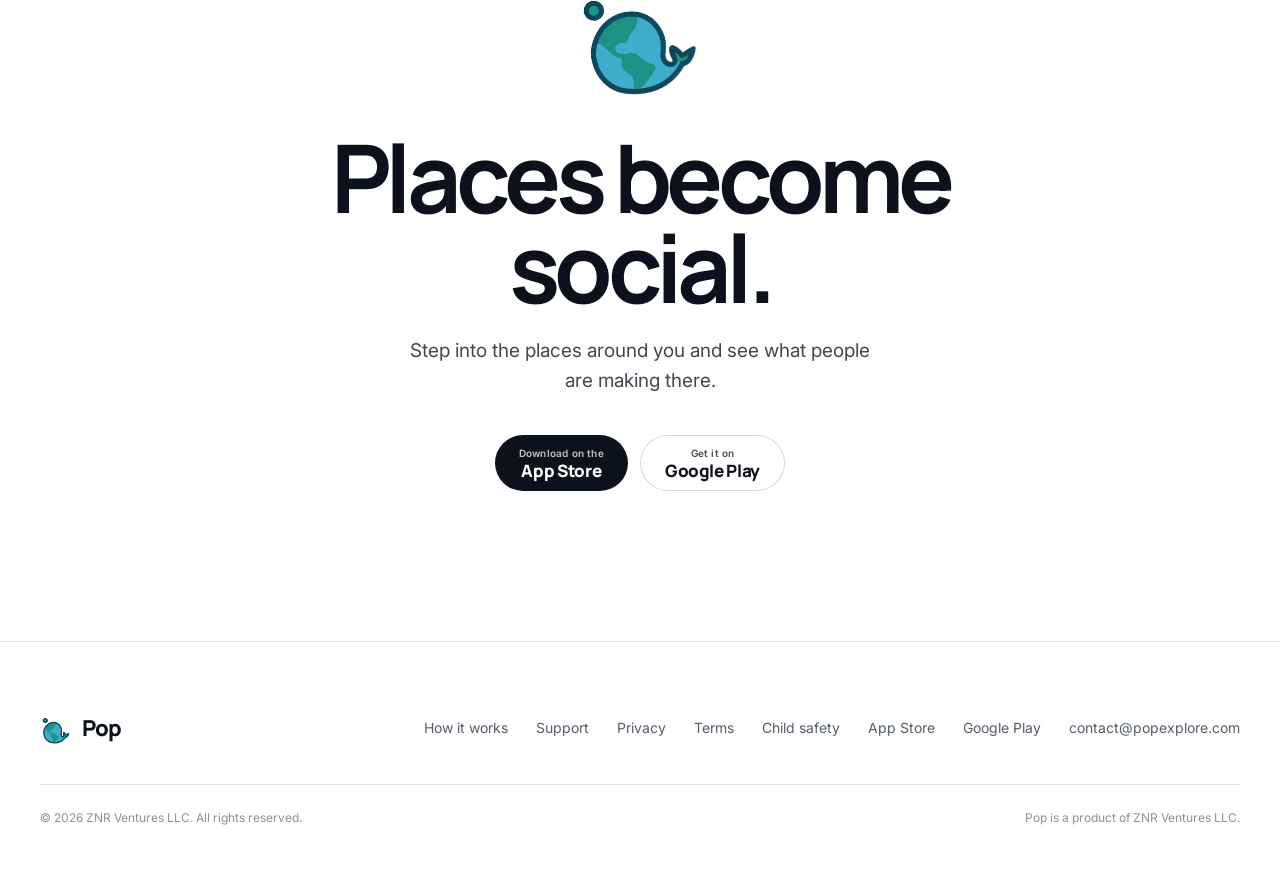
==== commit 9412fcc1: "Favicon cache-buster (?v=2) + retitle tagline to 'Places become social' Browsers cached the old whal" ====
--- a/index.html
+++ b/index.html
@@ -3,22 +3,22 @@
 <head>
 <meta charset="utf-8">
 <meta name="viewport" content="width=device-width, initial-scale=1">
-<title>Pop · The world is your canvas</title>
+<title>Pop · Places become social</title>
 <meta name="description" content="Pop is a location-based social app. Drop into bubbles anchored to real places, see what's happening nearby, and leave something behind.">
 <link rel="canonical" href="https://popexplore.com/">
 <meta name="theme-color" content="#FFFFFF">
 <meta name="apple-itunes-app" content="app-id=6757016070">
-<meta property="og:title" content="Pop · The world is your canvas">
+<meta property="og:title" content="Pop · Places become social">
 <meta property="og:description" content="Pop turns the world around you into social spaces you can join, shape, and share.">
 <meta property="og:type" content="website">
 <meta property="og:url" content="https://popexplore.com/">
 <meta property="og:image" content="https://popexplore.com/assets/og.png">
 <meta name="twitter:card" content="summary_large_image">
-<meta name="twitter:title" content="Pop · The world is your canvas">
+<meta name="twitter:title" content="Pop · Places become social">
 <meta name="twitter:description" content="Pop turns the world around you into social spaces you can join, shape, and share.">
 <meta name="twitter:image" content="https://popexplore.com/assets/og.png">
-<link rel="icon" href="/assets/whale_logo.png">
-<link rel="apple-touch-icon" href="/assets/whale_logo.png">
+<link rel="icon" href="/assets/favicon.png?v=2">
+<link rel="apple-touch-icon" href="/assets/favicon.png?v=2">
 <link rel="preconnect" href="https://fonts.googleapis.com">
 <link rel="preconnect" href="https://fonts.gstatic.com" crossorigin>
 <link href="https://fonts.googleapis.com/css2?family=Inter:wght@400;500;600&family=Manrope:wght@500;600;700;800&display=swap" rel="stylesheet">
@@ -80,7 +80,7 @@
 <section class="final" id="get">
 <div class="wrap reveal">
 <img src="/assets/whale_logo.png" alt="Pop whale mascot">
-<h2>The world is your canvas.</h2>
+<h2>Places become social.</h2>
 <p>Step into the places around you and see what people are making there.</p>
 <div class="stores center"><a class="store store-ios" href="https://apps.apple.com/us/app/pop-where-moments-make-places/id6757016070" target="_blank" rel="noopener"><small>Download on the</small><b>App Store</b></a><a class="store store-and" href="https://play.google.com/store/apps/details?id=com.zach.popapp" target="_blank" rel="noopener"><small>Get it on</small><b>Google Play</b></a></div>
 </div>
